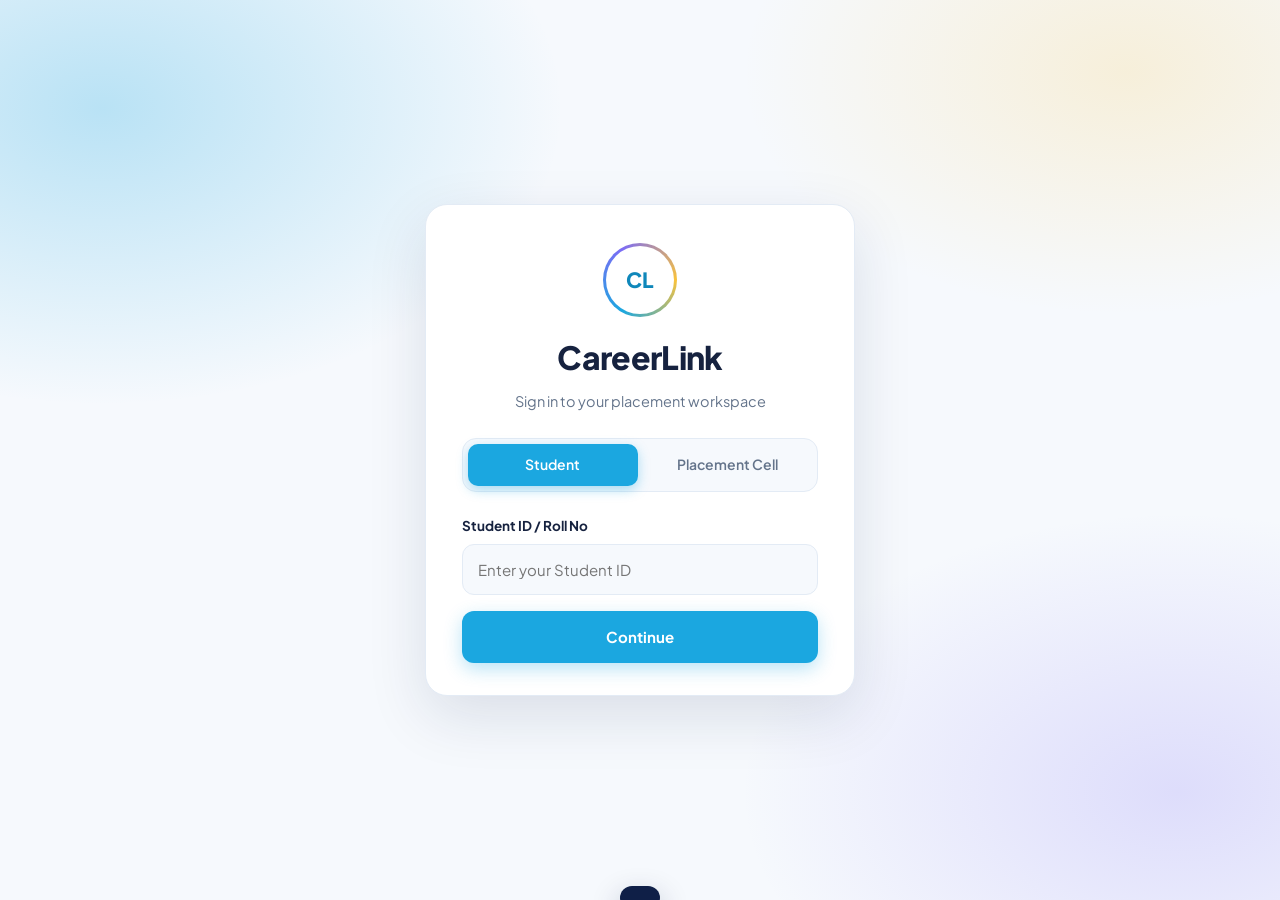
==== templates/index.html @ 6ba3958e "chore: Add project config and restructure Flask layout - Add .gitignore to stop tracking __pycache__" ====
<!DOCTYPE html>
<html lang="en">
<head>
<meta charset="utf-8">
<meta name="viewport" content="width=device-width, initial-scale=1, viewport-fit=cover">
<title>CareerLink — Placement &amp; Internship Management System</title>
<link rel="preconnect" href="https://fonts.googleapis.com">
<link rel="preconnect" href="https://fonts.gstatic.com" crossorigin>
<link href="https://fonts.googleapis.com/css2?family=Plus+Jakarta+Sans:wght@400;500;600;700;800&display=swap" rel="stylesheet">
<style>
:root{
  --navy:#0f1f47;
  --navy-2:#16294f;
  --ink:#16223f;
  --ink-soft:#64748b;
  --paper:#f6f9fd;
  --surface:#ffffff;
  --line:#e3ebf5;
  --sky:#1ba7e0;
  --sky-deep:#0f87ba;
  --sky-soft:#e8f6fd;
  --amber:#f9c23c;
  --green:#12a06a;
  --green-soft:#e4f7ef;
  --rose:#ef4a5e;
  --violet:#7c6cf5;
  --shadow:0 1px 2px rgba(15,31,71,.05),0 12px 28px rgba(15,31,71,.07);
  box-sizing:border-box;
  padding-top:env(safe-area-inset-top,0px);
  padding-bottom:env(safe-area-inset-bottom,0px);
  color-scheme:light;
}
*,*::before,*::after{box-sizing:border-box}
html,body{height:100%}
body{margin:0;background:var(--paper);color:var(--ink);
  font:400 15px/1.55 "Plus Jakarta Sans",-apple-system,BlinkMacSystemFont,"Segoe UI",sans-serif;
  -webkit-font-smoothing:antialiased}
h1,h2,h3{margin:0;letter-spacing:-.02em;font-weight:800}
button{font:inherit;cursor:pointer;border:0;background:none;color:inherit}
input,select{font:inherit;color:inherit}
:focus-visible{outline:3px solid var(--sky);outline-offset:2px;border-radius:8px}
@media (prefers-reduced-motion:reduce){*{animation:none!important;transition:none!important}}

/* ============ LOGIN ============ */
.auth{min-height:100vh;display:grid;place-items:center;padding:32px 20px;
  background:
    radial-gradient(60% 55% at 8% 12%,rgba(27,167,224,.28),transparent 60%),
    radial-gradient(55% 50% at 92% 88%,rgba(124,108,245,.20),transparent 62%),
    radial-gradient(50% 45% at 88% 8%,rgba(249,194,60,.18),transparent 60%),
    var(--paper);
}
.logincard{width:100%;max-width:430px;background:var(--surface);border:1px solid var(--line);
  border-radius:22px;padding:38px 36px 32px;box-shadow:0 20px 60px rgba(15,31,71,.12);text-align:center}
.crest{width:74px;height:74px;margin:0 auto 16px;border-radius:50%;display:grid;place-items:center;
  background:conic-gradient(from 210deg,var(--sky),var(--violet),var(--amber),var(--sky));padding:3px}
.crest i{width:100%;height:100%;border-radius:50%;background:var(--surface);display:grid;place-items:center;
  font-style:normal;font-weight:800;font-size:21px;letter-spacing:.02em;color:var(--sky-deep)}
.logincard h1{font-size:32px}
.logincard .sub{color:var(--ink-soft);font-size:14.5px;margin:7px 0 26px}
.roletabs{display:grid;grid-template-columns:1fr 1fr;gap:5px;padding:5px;background:var(--paper);
  border:1px solid var(--line);border-radius:14px;margin-bottom:24px}
.roletabs button{padding:10px 6px;border-radius:10px;font-weight:600;font-size:14px;color:var(--ink-soft);transition:.16s}
.roletabs button[aria-selected="true"]{background:var(--sky);color:#fff;box-shadow:0 4px 12px rgba(27,167,224,.35)}
.field{display:block;text-align:left;margin-bottom:16px}
.field .lab{display:flex;justify-content:space-between;align-items:baseline;margin-bottom:7px}
.field .lab span{font-size:13.5px;font-weight:700}
.field .lab a{font-size:13px;color:var(--sky-deep);text-decoration:none;font-weight:600}
.input{width:100%;padding:13px 15px;border-radius:12px;border:1.5px solid var(--line);
  background:var(--paper);transition:.15s}
.input:focus{outline:none;border-color:var(--sky);background:var(--surface);box-shadow:0 0 0 4px rgba(27,167,224,.14)}
.input:disabled{background:var(--sky-soft);color:var(--sky-deep);font-weight:600;border-color:transparent;cursor:default}
.btn{width:100%;padding:14px;border-radius:12px;font-weight:700;color:#fff;background:var(--sky);
  box-shadow:0 6px 18px rgba(27,167,224,.3);transition:.14s}
.btn:hover{background:var(--sky-deep)}
.btn:active{transform:translateY(1px)}
.hint{margin-top:18px;padding:12px 14px;border-radius:12px;background:var(--sky-soft);
  font-size:13px;color:var(--ink-soft);text-align:left}
.hint b{color:var(--ink)}
.err{margin-top:12px;font-size:13.5px;color:var(--rose);font-weight:600;display:none}

/* ============ APP SHELL ============ */
.app{display:none;min-height:100vh;grid-template-columns:266px 1fr;grid-template-rows:68px 1fr}
.app.on{display:grid}
.topbar{grid-column:1/-1;display:flex;align-items:center;gap:16px;padding:0 24px;
  background:var(--surface);border-bottom:1px solid var(--line);position:sticky;top:0;z-index:20}
.topbar .mark{width:36px;height:36px;border-radius:50%;display:grid;place-items:center;font-weight:800;
  font-size:15px;color:#fff;background:linear-gradient(140deg,var(--sky),var(--violet))}
.topbar .rule{width:1px;height:26px;background:var(--line)}
.topbar h2{font-size:18px}
.topbar .right{margin-left:auto;display:flex;align-items:center;gap:12px}
.iconbtn{width:38px;height:38px;border-radius:50%;background:var(--sky-soft);display:grid;place-items:center;
  font-size:16px;position:relative}
.iconbtn .dot{position:absolute;top:8px;right:9px;width:7px;height:7px;border-radius:50%;background:var(--rose)}
.me{width:38px;height:38px;border-radius:50%;background:var(--amber);color:var(--navy);
  display:grid;place-items:center;font-weight:800}

.side{background:var(--navy);color:#cbd8ef;padding:22px 14px 18px;display:flex;flex-direction:column;
  position:sticky;top:68px;height:calc(100vh - 68px)}
.menulabel{font-size:11px;font-weight:700;letter-spacing:.14em;color:#7b8cb3;padding:0 12px;margin-bottom:12px}
.nav{display:flex;flex-direction:column;gap:3px}
.nav button{display:flex;align-items:center;gap:12px;padding:12px 14px;border-radius:10px;font-size:14.5px;
  font-weight:600;color:#c3d1ea;text-align:left;position:relative;transition:.15s}
.nav button:hover{background:var(--navy-2);color:#fff}
.nav button.active{background:var(--navy-2);color:var(--amber)}
.nav button.active::before{content:"";position:absolute;left:-14px;top:9px;bottom:9px;width:4px;
  border-radius:0 4px 4px 0;background:var(--amber)}
.nav .ic{width:19px;text-align:center;font-size:15px}
.side footer{margin-top:auto;border-top:1px solid rgba(255,255,255,.09);padding-top:14px;display:flex;flex-direction:column;gap:2px}
.side footer button{display:flex;align-items:center;gap:12px;padding:11px 14px;border-radius:10px;
  font-size:14px;font-weight:600;color:#c3d1ea}
.side footer button:hover{background:var(--navy-2)}
.side footer button.out{color:#ff7a89}

.main{padding:26px 30px 60px;max-width:1220px}
.pagehead{border-bottom:1px solid var(--line);padding-bottom:16px;margin-bottom:22px;
  display:flex;justify-content:space-between;align-items:flex-end;gap:18px;flex-wrap:wrap}
.pagehead h1{font-size:26px;color:var(--ink)}
.pagehead p{margin:6px 0 0;color:var(--ink-soft);font-size:14.5px}
.chip{display:inline-flex;align-items:center;gap:8px;padding:10px 16px;border-radius:999px;
  background:var(--surface);border:1px solid var(--line);font-size:14px;font-weight:600;box-shadow:var(--shadow)}
.chip.on{background:var(--sky-soft);border-color:transparent;color:var(--sky-deep)}
.view{display:none}.view.on{display:block}

.panel{background:var(--surface);border:1px solid var(--line);border-radius:16px;padding:20px;box-shadow:var(--shadow)}
.grid{display:grid;gap:16px}
.g4{grid-template-columns:repeat(4,1fr)}
.g3{grid-template-columns:repeat(3,1fr)}
.g2{grid-template-columns:repeat(2,1fr)}
.stat b{display:block;font-size:30px;font-weight:800;line-height:1.15}
.stat small{color:var(--ink-soft);font-size:13px;font-weight:500}
.stat.accent{background:linear-gradient(140deg,var(--sky),#1264a8);color:#fff;border-color:transparent}
.stat.accent small{color:rgba(255,255,255,.85)}

.banner{background:var(--surface);border:1px solid var(--line);border-radius:16px;padding:20px 22px;margin-bottom:18px;box-shadow:var(--shadow)}
.banner h3{font-size:19px}
.banner p{margin:6px 0 0;color:var(--ink-soft);font-size:14.5px}
.banner p b{color:var(--sky-deep)}

.job{background:var(--surface);border:1px solid var(--line);border-radius:16px;padding:18px 20px;
  box-shadow:var(--shadow);display:grid;grid-template-columns:1fr auto;gap:16px;align-items:start;margin-bottom:14px}
.job.locked{opacity:.7}
.job h3{font-size:17px;display:flex;align-items:center;gap:9px;flex-wrap:wrap}
.job .co{color:var(--ink-soft);font-size:14px;margin:4px 0 0}
.badge{font-size:11.5px;font-weight:700;padding:3px 9px;border-radius:7px;background:var(--green-soft);color:var(--green)}
.badge.warn{background:rgba(249,194,60,.2);color:#9a6a00}
.tags{display:flex;flex-wrap:wrap;gap:7px;margin-top:13px}
.tag{font-size:12.5px;font-weight:600;padding:5px 10px;border-radius:8px;background:var(--paper);
  border:1px solid var(--line);color:var(--ink-soft)}
.tag.skill{background:var(--sky-soft);border-color:transparent;color:var(--sky-deep)}
.pkg{font-size:21px;font-weight:800;text-align:right;white-space:nowrap}
.pkg small{display:block;font-size:12px;font-weight:500;color:var(--ink-soft)}
.act{margin-top:10px;display:flex;flex-direction:column;align-items:flex-end;gap:6px}
.apply{padding:10px 20px;border-radius:10px;background:var(--sky);color:#fff;font-weight:700;font-size:14px;
  box-shadow:0 5px 14px rgba(27,167,224,.28)}
.apply:hover{background:var(--sky-deep)}
.apply[disabled]{background:var(--paper);color:var(--ink-soft);border:1px solid var(--line);
  box-shadow:none;cursor:not-allowed}
.why{font-size:12.5px;color:var(--rose);max-width:23ch;text-align:right;font-weight:500}

.pill{font-size:12px;font-weight:700;padding:4px 11px;border-radius:999px;display:inline-block}
.pill.applied{background:rgba(249,194,60,.2);color:#9a6a00}
.pill.shortlisted{background:rgba(124,108,245,.14);color:var(--violet)}
.pill.interview{background:var(--sky-soft);color:var(--sky-deep)}
.pill.selected{background:var(--green-soft);color:var(--green)}
.pill.rejected{background:rgba(239,74,94,.14);color:var(--rose)}

table{width:100%;border-collapse:collapse;font-size:14.5px}
th{text-align:left;font-size:12.5px;font-weight:700;color:var(--ink-soft);padding:0 12px 10px;border-bottom:1px solid var(--line)}
td{padding:13px 12px;border-bottom:1px solid var(--line);vertical-align:middle}
tr:last-child td{border-bottom:0}
.tablewrap{overflow-x:auto}
.mini{padding:7px 14px;border-radius:9px;font-size:13px;font-weight:700;background:var(--paper);border:1px solid var(--line)}
.mini.go{background:var(--sky);color:#fff;border-color:transparent}
.mini.no{color:var(--rose)}

.timeline{list-style:none;margin:14px 0 0;padding:0 0 0 20px;border-left:2px solid var(--line)}
.timeline li{position:relative;padding:0 0 16px 16px;font-size:14px;color:var(--ink-soft)}
.timeline li::before{content:"";position:absolute;left:-27px;top:5px;width:12px;height:12px;border-radius:50%;
  background:var(--line);border:2px solid var(--surface)}
.timeline li.done::before{background:var(--sky)}
.timeline li.done{color:var(--ink);font-weight:600}

.toast{position:fixed;left:50%;bottom:26px;transform:translateX(-50%) translateY(150%);background:var(--navy);
  color:#fff;padding:12px 20px;border-radius:12px;font-size:14px;font-weight:600;
  box-shadow:0 12px 30px rgba(15,31,71,.3);transition:transform .25s;z-index:60}
.toast.show{transform:translateX(-50%) translateY(0)}
.empty{text-align:center;padding:44px 20px;color:var(--ink-soft)}
.empty b{display:block;color:var(--ink);font-size:16px;margin-bottom:4px}

@media(max-width:980px){
  .app.on{grid-template-columns:1fr;grid-template-rows:64px auto 1fr}
  .side{position:static;height:auto;flex-direction:row;flex-wrap:wrap;align-items:center;gap:8px;padding:12px 14px}
  .menulabel{display:none}
  .nav{flex-direction:row;flex-wrap:wrap;flex:1}
  .nav button.active::before{display:none}
  .side footer{margin:0;border:0;padding:0;flex-direction:row}
  .main{padding:20px 16px 50px}
  .g4,.g3,.g2{grid-template-columns:repeat(2,1fr)}
  .job{grid-template-columns:1fr}
  .pkg{text-align:left}.act{align-items:flex-start}.why{text-align:left}
}
@media(max-width:560px){.g4,.g3,.g2{grid-template-columns:1fr}.logincard{padding:30px 22px 26px}}
</style>
</head>
<body>

<!-- ============ LOGIN ============ -->
<div class="auth" id="auth">
  <div class="logincard">
    <div class="crest"><i>CL</i></div>
    <h1>CareerLink</h1>
    <p class="sub">Sign in to your placement workspace</p>

    <div class="roletabs" role="tablist">
      <button role="tab" aria-selected="true" data-role="student">Student</button>
      <button role="tab" aria-selected="false" data-role="admin">Placement Cell</button>
    </div>

    <div id="step1">
      <label class="field">
        <span class="lab"><span id="idLabel">Student ID / Roll No</span></span>
        <input class="input" id="uid" autocomplete="username" placeholder="Enter your Student ID">
      </label>
      <button class="btn" id="continueBtn">Continue</button>
      <p class="err" id="err1">Enter your ID to continue.</p>
    </div>

    <!-- returning user: password login -->
    <div id="stepLogin" style="display:none">
      <label class="field">
        <span class="lab"><span>Signing in as</span><a href="#" class="changeId" onclick="return false">Change</a></span>
        <input class="input" id="uidDisplay1" disabled>
      </label>
      <label class="field">
        <span class="lab"><span>Password</span><a href="#" id="forgot" onclick="return false">Forgot Password?</a></span>
        <input class="input" id="pwd" type="password" autocomplete="current-password" placeholder="••••••••">
      </label>
      <button class="btn" id="loginBtn">Login</button>
      <p class="err" id="errLogin">That password doesn't match this ID.</p>
    </div>

    <!-- first-time user: create a password -->
    <div id="stepCreate" style="display:none">
      <div class="hint" style="margin:0 0 18px">No account found for this ID yet. Set a password to create one.</div>
      <label class="field">
        <span class="lab"><span>Signing in as</span><a href="#" class="changeId" onclick="return false">Change</a></span>
        <input class="input" id="uidDisplay2" disabled>
      </label>
      <label class="field">
        <span class="lab"><span>Create password</span></span>
        <input class="input" id="pwdNew" type="password" autocomplete="new-password" placeholder="At least 4 characters">
      </label>
      <label class="field">
        <span class="lab"><span>Confirm password</span></span>
        <input class="input" id="pwdNew2" type="password" autocomplete="new-password" placeholder="Re-enter password">
      </label>
      <button class="btn" id="createBtn">Set password &amp; sign in</button>
      <p class="err" id="errCreate">Check both passwords match and are at least 4 characters.</p>
    </div>

    <!-- forgot password: reset -->
    <div id="stepReset" style="display:none">
      <label class="field">
        <span class="lab"><span>Resetting password for</span><a href="#" class="changeId" onclick="return false">Change</a></span>
        <input class="input" id="uidDisplay3" disabled>
      </label>
      <label class="field">
        <span class="lab"><span>New password</span></span>
        <input class="input" id="pwdReset" type="password" autocomplete="new-password" placeholder="At least 4 characters">
      </label>
      <label class="field">
        <span class="lab"><span>Confirm new password</span></span>
        <input class="input" id="pwdReset2" type="password" autocomplete="new-password" placeholder="Re-enter password">
      </label>
      <button class="btn" id="resetBtn">Save password &amp; sign in</button>
      <p class="err" id="errReset">Check both passwords match and are at least 4 characters.</p>
    </div>
  </div>
</div>

<!-- ============ APP ============ -->
<div class="app" id="app">
  <header class="topbar">
    <div class="mark" id="mark">CL</div>
    <div class="rule"></div>
    <h2 id="portalName">Student Portal</h2>
    <div class="right">
      <button class="iconbtn" id="bell" title="Notifications">🔔<span class="dot"></span></button>
      <div class="me" id="avatar">S</div>
    </div>
  </header>

  <aside class="side">
    <div class="menulabel">MAIN MENU</div>
    <nav class="nav" id="nav"></nav>
    <footer>
      <button id="chpwd"><span class="ic">🔑</span> Change Password</button>
      <button class="out" id="signout"><span class="ic">⇥</span> Logout</button>
    </footer>
  </aside>

  <main class="main" id="main"></main>
</div>

<div class="toast" id="toast"></div>

<script>
/* ---------------- data ---------------- */
const me={name:"Shanu Khatana",roll:"240221096",branch:"CSE",cgpa:8.4,backlogs:0,currentOffer:0,
  skills:["Java","SQL","React","DBMS"],resume:"Shanu_Khatana_v3.pdf"};

const opportunities=[
 {id:1,role:"Software Engineer — Backend",company:"Zeta Systems",type:"Full-time",location:"Bengaluru",
  cgpa:7.5,branches:["CSE","IT"],maxBacklogs:0,package:14,openings:12,deadline:"28 Sep",skills:["Java","SQL","REST"],applicants:64},
 {id:2,role:"Data Analyst Intern",company:"Nimbus Analytics",type:"Internship",location:"Remote",
  cgpa:7.0,branches:["CSE","IT","ECE"],maxBacklogs:1,package:6,openings:8,deadline:"25 Sep",skills:["Python","SQL","Excel"],applicants:38},
 {id:3,role:"Platform Engineer",company:"Arclight Cloud",type:"Full-time",location:"Hyderabad",
  cgpa:8.0,branches:["CSE","IT"],maxBacklogs:0,package:22,openings:4,deadline:"2 Oct",skills:["Linux","Docker","Go"],applicants:27},
 {id:4,role:"Embedded Firmware Engineer",company:"Volt Instruments",type:"Full-time",location:"Pune",
  cgpa:7.2,branches:["ECE","EEE"],maxBacklogs:2,package:9,openings:6,deadline:"30 Sep",skills:["C","RTOS"],applicants:19},
 {id:5,role:"Frontend Developer",company:"Paperfold",type:"Full-time",location:"Noida",
  cgpa:7.0,branches:["CSE","IT"],maxBacklogs:1,package:8,openings:10,deadline:"26 Sep",skills:["React","CSS","JS"],applicants:52}
];

let applications=[
 {id:101,oppId:5,student:"Shanu Khatana",roll:"240221096",branch:"CSE",cgpa:8.4,status:"Interview",date:"14 Sep"},
 {id:102,oppId:2,student:"Shanu Khatana",roll:"240221096",branch:"CSE",cgpa:8.4,status:"Shortlisted",date:"16 Sep"}
];
const otherApps=[
 {id:201,oppId:1,student:"Abhinav Khatana",roll:"240211097",branch:"CSE",cgpa:8.1,status:"Applied",date:"18 Sep"},
 {id:202,oppId:1,student:"Jyotsna Chamoli",roll:"240211628",branch:"IT",cgpa:7.9,status:"Applied",date:"18 Sep"},
 {id:203,oppId:3,student:"Ritika Rawat",roll:"240211455",branch:"CSE",cgpa:9.1,status:"Shortlisted",date:"17 Sep"},
 {id:204,oppId:4,student:"Manav Negi",roll:"240210988",branch:"ECE",cgpa:7.4,status:"Applied",date:"19 Sep"},
 {id:205,oppId:5,student:"Priya Bisht",roll:"240211220",branch:"IT",cgpa:6.8,status:"Rejected",date:"15 Sep"}
];

let role="student";
const $=s=>document.querySelector(s);
const esc=s=>String(s).replace(/[&<>]/g,c=>({'&':'&amp;','<':'&lt;','>':'&gt;'}[c]));
const opp=id=>opportunities.find(o=>o.id===id);
const toast=m=>{const t=$("#toast");t.textContent=m;t.classList.add("show");clearTimeout(t._t);t._t=setTimeout(()=>t.classList.remove("show"),2400)};

function check(o){
  if(me.cgpa<o.cgpa) return `Needs ${o.cgpa} CGPA — you have ${me.cgpa}`;
  if(!o.branches.includes(me.branch)) return `Open to ${o.branches.join(", ")} only`;
  if(me.backlogs>o.maxBacklogs) return `Max ${o.maxBacklogs} backlog allowed`;
  if(me.currentOffer&&o.package<=me.currentOffer) return `Below your ₹${me.currentOffer} LPA offer`;
  return null;
}
const applied=id=>applications.some(a=>a.oppId===id);

/* ---------------- accounts (stored in this browser only) ---------------- */
function loadAccounts(){
  try{ return JSON.parse(localStorage.getItem("careerlink_accounts")||"{}"); }
  catch(e){ return {}; }
}
function saveAccounts(obj){
  try{ localStorage.setItem("careerlink_accounts", JSON.stringify(obj)); }
  catch(e){ /* storage unavailable — session still works, just won't persist */ }
}
const acctKey=(r,id)=>r+":"+id.trim().toLowerCase();

/* ---------------- login ---------------- */
let pendingId="";
const steps=["step1","stepLogin","stepCreate","stepReset"];
function showStep(name){
  steps.forEach(s=>$("#"+s).style.display = s===name?"block":"none");
  ["#err1","#errLogin","#errCreate","#errReset"].forEach(s=>$(s).style.display="none");
}

document.querySelectorAll(".roletabs button").forEach(b=>b.onclick=()=>{
  document.querySelectorAll(".roletabs button").forEach(x=>x.setAttribute("aria-selected",x===b));
  role=b.dataset.role;
  const st=role==="student";
  $("#idLabel").textContent=st?"Student ID / Roll No":"Staff ID / Email";
  $("#uid").placeholder=st?"Enter your Student ID":"placement@college.edu";
  $("#uid").value="";
  showStep("step1");
});

$("#continueBtn").onclick=()=>{
  const u=$("#uid").value.trim();
  if(!u){$("#err1").style.display="block";return}
  pendingId=u;
  const accounts=loadAccounts();
  const exists = !!accounts[acctKey(role,u)];
  $("#uidDisplay1").value=u;$("#uidDisplay2").value=u;$("#uidDisplay3").value=u;
  if(exists){ showStep("stepLogin"); $("#pwd").value=""; $("#pwd").focus(); }
  else{ showStep("stepCreate"); $("#pwdNew").value="";$("#pwdNew2").value=""; $("#pwdNew").focus(); }
};
$("#uid").addEventListener("keydown",e=>{if(e.key==="Enter")$("#continueBtn").click()});
document.querySelectorAll(".changeId").forEach(a=>a.onclick=()=>showStep("step1"));

$("#loginBtn").onclick=()=>{
  const accounts=loadAccounts(), key=acctKey(role,pendingId), p=$("#pwd").value;
  if(!p || accounts[key]!==p){ $("#errLogin").style.display="block"; return; }
  $("#errLogin").style.display="none"; enter();
};
$("#pwd").addEventListener("keydown",e=>{if(e.key==="Enter")$("#loginBtn").click()});

$("#forgot").onclick=()=>{ $("#pwdReset").value="";$("#pwdReset2").value=""; showStep("stepReset"); $("#pwdReset").focus(); };

$("#createBtn").onclick=()=>{
  const a=$("#pwdNew").value, b=$("#pwdNew2").value;
  if(a.length<4 || a!==b){ $("#errCreate").style.display="block"; return; }
  const accounts=loadAccounts(); accounts[acctKey(role,pendingId)]=a; saveAccounts(accounts);
  $("#errCreate").style.display="none"; toast("Password set — you're in"); enter();
};
[$("#pwdNew"),$("#pwdNew2")].forEach(el=>el.addEventListener("keydown",e=>{if(e.key==="Enter")$("#createBtn").click()}));

$("#resetBtn").onclick=()=>{
  const a=$("#pwdReset").value, b=$("#pwdReset2").value;
  if(a.length<4 || a!==b){ $("#errReset").style.display="block"; return; }
  const accounts=loadAccounts(); accounts[acctKey(role,pendingId)]=a; saveAccounts(accounts);
  $("#errReset").style.display="none"; toast("Password updated — you're in"); enter();
};
[$("#pwdReset"),$("#pwdReset2")].forEach(el=>el.addEventListener("keydown",e=>{if(e.key==="Enter")$("#resetBtn").click()}));

$("#signout").onclick=()=>{
  $("#app").classList.remove("on");$("#auth").style.display="grid";
  $("#uid").value=""; showStep("step1");
};
$("#chpwd").onclick=()=>{ $("#app").classList.remove("on");$("#auth").style.display="grid"; $("#uid").value=pendingId; $("#continueBtn").click(); $("#forgot").click(); };
$("#bell").onclick=()=>toast(role==="student"?"2 deadlines closing this week":"3 new applications today");

function enter(){
  $("#auth").style.display="none";
  $("#app").classList.add("on");$("#app").dataset.role=role;
  const items=role==="student"
    ?[["opps","Opportunities","🎯"],["mine","My Applications","📄"],["profile","My Profile","👤"]]
    :[["overview","Overview","📊"],["post","Post Opportunity","➕"],["apps","Applications","🗂"],["companies","Companies","🏢"]];
  $("#nav").innerHTML=items.map(([k,l,i],n)=>`<button data-view="${k}" class="${n?"":"active"}"><span class="ic">${i}</span>${l}</button>`).join("");
  $("#nav").querySelectorAll("button").forEach(b=>b.onclick=()=>{
    $("#nav").querySelectorAll("button").forEach(x=>x.classList.toggle("active",x===b));
    render(b.dataset.view);
  });
  $("#portalName").textContent=role==="student"?"Student Portal":"Placement Cell Portal";
  $("#avatar").textContent=role==="student"?"S":"P";
  render(items[0][0]);window.scrollTo(0,0);
}

/* ---------------- views ---------------- */
function render(v){
  $("#main").innerHTML=({opps:studentOpps,mine:studentApps,profile:studentProfile,
    overview:adminOverview,post:adminPost,apps:adminApps,companies:adminCompanies})[v]();
  bind();window.scrollTo(0,0);
}
const head=(t,s,extra="")=>`<div class="pagehead"><div><h1>${t}</h1><p>${s}</p></div>${extra}</div>`;

function studentOpps(){
  const cards=opportunities.map(o=>{
    const why=check(o),done=applied(o.id);
    return `<article class="job ${why?"locked":""}">
      <div>
        <h3>${esc(o.role)} ${why?'<span class="badge warn">Not eligible</span>':'<span class="badge">Eligible</span>'}</h3>
        <p class="co">${esc(o.company)} · ${o.location} · ${o.type}</p>
        <div class="tags">
          <span class="tag">CGPA ≥ ${o.cgpa}</span>
          <span class="tag">${o.branches.join(" / ")}</span>
          <span class="tag">Backlogs ≤ ${o.maxBacklogs}</span>
          <span class="tag">Apply by ${o.deadline}</span>
          ${o.skills.map(s=>`<span class="tag skill">${s}</span>`).join("")}
        </div>
      </div>
      <div>
        <div class="pkg">₹${o.package} LPA<small>${o.openings} openings</small></div>
        <div class="act">
          <button class="apply" data-apply="${o.id}" ${why||done?"disabled":""}>${done?"Applied":why?"Locked":"Apply now"}</button>
          ${why?`<span class="why">${esc(why)}</span>`:""}
        </div>
      </div>
    </article>`}).join("");
  return head("Opportunities","Roles open to you right now, checked against your profile.",
    `<span class="chip on">Semester 5 · 2026 batch</span>`)+`
    <div class="banner"><h3>Package rule</h3>
      <p>You can apply only to roles paying more than your current offer${me.currentOffer?` of <b>₹${me.currentOffer} LPA</b>`:" — <b>you have no offer yet</b>, so everything is open"}.</p></div>
    ${cards}`;
}

function studentApps(){
  if(!applications.length) return head("My Applications","Track where each application stands.")+
    `<div class="panel empty"><b>Nothing here yet</b>Apply to a role and it will show up here.</div>`;
  const stages=["Applied","Shortlisted","Interview","Selected"];
  return head("My Applications","Track where each application stands.")+applications.map(a=>{
    const o=opp(a.oppId),i=stages.indexOf(a.status);
    return `<div class="panel" style="margin-bottom:14px">
      <div style="display:flex;justify-content:space-between;gap:14px;flex-wrap:wrap;align-items:flex-start">
        <div><h3 style="font-size:17px">${esc(o.role)}</h3>
        <p style="margin:4px 0 0;color:var(--ink-soft);font-size:14px">${esc(o.company)} · applied ${a.date} · ₹${o.package} LPA</p></div>
        <span class="pill ${a.status.toLowerCase()}">${a.status}</span></div>
      <ul class="timeline">${stages.map((s,k)=>`<li class="${k<=i&&a.status!=="Rejected"?"done":""}">${s}</li>`).join("")}</ul>
    </div>`}).join("");
}

function studentProfile(){
  return head("My Profile","What recruiters and the placement cell see.")+`
  <div class="grid g4" style="margin-bottom:18px">
    <div class="panel stat"><b>${me.cgpa}</b><small>CGPA</small></div>
    <div class="panel stat"><b>${me.backlogs}</b><small>Active backlogs</small></div>
    <div class="panel stat"><b>${applications.length}</b><small>Applications</small></div>
    <div class="panel stat accent"><b>${me.currentOffer?"₹"+me.currentOffer+" LPA":"None"}</b><small>Current offer</small></div>
  </div>
  <div class="grid g2">
    <div class="panel"><h3 style="font-size:16px;margin-bottom:12px">Details</h3>
      <table><tbody>
        <tr><td style="color:var(--ink-soft)">Name</td><td>${me.name}</td></tr>
        <tr><td style="color:var(--ink-soft)">Roll number</td><td>${me.roll}</td></tr>
        <tr><td style="color:var(--ink-soft)">Branch</td><td>${me.branch}</td></tr>
        <tr><td style="color:var(--ink-soft)">Resume</td><td>${me.resume}</td></tr>
      </tbody></table></div>
    <div class="panel"><h3 style="font-size:16px;margin-bottom:12px">Skills</h3>
      <div class="tags">${me.skills.map(s=>`<span class="tag skill">${s}</span>`).join("")}</div>
      <p style="color:var(--ink-soft);font-size:14px;margin-top:18px">Skills are matched against each role's requirements to rank you during shortlisting.</p></div>
  </div>`;
}

/* ---------- admin ---------- */
const allApps=()=>[...applications,...otherApps];

function adminOverview(){
  const a=allApps();
  const recent=a.slice(0,5).map(x=>`<tr>
    <td><b>${esc(x.student)}</b><br><small style="color:var(--ink-soft)">${x.roll} · ${x.branch}</small></td>
    <td>${esc(opp(x.oppId).role)}<br><small style="color:var(--ink-soft)">${esc(opp(x.oppId).company)}</small></td>
    <td>${x.date}</td><td><span class="pill ${x.status.toLowerCase()}">${x.status}</span></td></tr>`).join("");
  return head("Overview","Placement activity for the 2026 batch.")+`
  <div class="grid g4" style="margin-bottom:18px">
    <div class="panel stat"><b>${opportunities.length}</b><small>Active opportunities</small></div>
    <div class="panel stat"><b>${a.length}</b><small>Total applications</small></div>
    <div class="panel stat"><b>${a.filter(x=>x.status==="Shortlisted"||x.status==="Interview").length}</b><small>In process</small></div>
    <div class="panel stat accent"><b>₹22 LPA</b><small>Highest package</small></div>
  </div>
  <div class="panel"><h3 style="font-size:16px;margin-bottom:12px">Recent applications</h3>
  <div class="tablewrap"><table><thead><tr><th>Student</th><th>Role</th><th>Applied</th><th>Status</th></tr></thead>
  <tbody>${recent}</tbody></table></div></div>`;
}

function adminPost(){
  return head("Post Opportunity","Publish a role — eligible students see it instantly.")+`
  <div class="panel" style="max-width:780px">
    <div class="grid g2">
      <label class="field"><span class="lab"><span>Company</span></span><input class="input" id="f_co" placeholder="Zeta Systems"></label>
      <label class="field"><span class="lab"><span>Role</span></span><input class="input" id="f_role" placeholder="Software Engineer"></label>
      <label class="field"><span class="lab"><span>Package (₹ LPA)</span></span><input class="input" id="f_pkg" type="number" placeholder="14"></label>
      <label class="field"><span class="lab"><span>Openings</span></span><input class="input" id="f_open" type="number" placeholder="10"></label>
      <label class="field"><span class="lab"><span>Minimum CGPA</span></span><input class="input" id="f_cgpa" type="number" step="0.1" placeholder="7.5"></label>
      <label class="field"><span class="lab"><span>Maximum backlogs</span></span><input class="input" id="f_bl" type="number" placeholder="0"></label>
      <label class="field"><span class="lab"><span>Eligible branches</span></span><input class="input" id="f_br" placeholder="CSE, IT"></label>
      <label class="field"><span class="lab"><span>Application deadline</span></span><input class="input" id="f_dl" placeholder="30 Sep"></label>
    </div>
    <label class="field"><span class="lab"><span>Required skills</span></span><input class="input" id="f_sk" placeholder="Java, SQL, REST"></label>
    <button class="btn" id="publish" style="width:auto;padding:13px 28px">Publish opportunity</button>
  </div>`;
}

function adminApps(){
  const rows=allApps().map(x=>{const o=opp(x.oppId);
    return `<tr>
      <td><b>${esc(x.student)}</b><br><small style="color:var(--ink-soft)">${x.roll} · ${x.branch} · ${x.cgpa} CGPA</small></td>
      <td>${esc(o.role)}<br><small style="color:var(--ink-soft)">${esc(o.company)}</small></td>
      <td>₹${o.package} LPA</td>
      <td><span class="pill ${x.status.toLowerCase()}">${x.status}</span></td>
      <td style="white-space:nowrap">
        <button class="mini go" data-set="${x.id}" data-status="Shortlisted">Shortlist</button>
        <button class="mini no" data-set="${x.id}" data-status="Rejected">Reject</button></td></tr>`}).join("");
  return head("Applications","Shortlist or reject — students see the update on their tracker.")+`
    <div class="panel"><div class="tablewrap"><table>
    <thead><tr><th>Student</th><th>Role</th><th>Package</th><th>Status</th><th>Decision</th></tr></thead>
    <tbody>${rows}</tbody></table></div></div>`;
}

function adminCompanies(){
  const map={};opportunities.forEach(o=>{(map[o.company]=map[o.company]||[]).push(o)});
  return head("Companies","Recruiters currently hiring on campus.")+`<div class="grid g2">`+
    Object.entries(map).map(([c,list])=>`<div class="panel">
      <h3 style="font-size:16.5px">${esc(c)}</h3>
      <p style="color:var(--ink-soft);font-size:14px;margin:5px 0 12px">${list.length} open role${list.length>1?"s":""} · ${list.reduce((s,o)=>s+o.applicants,0)} applicants</p>
      <div class="tags">${list.map(o=>`<span class="tag">${esc(o.role)} — ₹${o.package} LPA</span>`).join("")}</div></div>`).join("")+`</div>`;
}

/* ---------------- actions ---------------- */
function bind(){
  document.querySelectorAll("[data-apply]").forEach(b=>b.onclick=()=>{
    const o=opp(+b.dataset.apply);
    applications.unshift({id:Date.now(),oppId:o.id,student:me.name,roll:me.roll,branch:me.branch,
      cgpa:me.cgpa,status:"Applied",date:"21 Sep"});
    toast(`Applied to ${o.role} at ${o.company}`);render("opps");
  });
  document.querySelectorAll("[data-set]").forEach(b=>b.onclick=()=>{
    const id=+b.dataset.set,s=b.dataset.status;
    [applications,otherApps].forEach(l=>{const a=l.find(x=>x.id===id);if(a)a.status=s});
    toast(`Marked ${s.toLowerCase()}`);render("apps");
  });
  const pub=$("#publish");
  if(pub) pub.onclick=()=>{
    const v=id=>$(id).value.trim();
    if(!v("#f_co")||!v("#f_role")||!v("#f_pkg")) return toast("Add company, role and package to publish");
    opportunities.unshift({id:Date.now(),role:v("#f_role"),company:v("#f_co"),type:"Full-time",
      location:"On campus",cgpa:+v("#f_cgpa")||0,branches:(v("#f_br")||"CSE").split(",").map(s=>s.trim()),
      maxBacklogs:+v("#f_bl")||0,package:+v("#f_pkg"),openings:+v("#f_open")||1,
      deadline:v("#f_dl")||"TBD",skills:v("#f_sk")?v("#f_sk").split(",").map(s=>s.trim()):[],applicants:0});
    toast("Opportunity published");
    document.querySelectorAll(".nav button").forEach(x=>x.classList.toggle("active",x.dataset.view==="companies"));
    render("companies");
  };
}
</script>
</body>
</html>
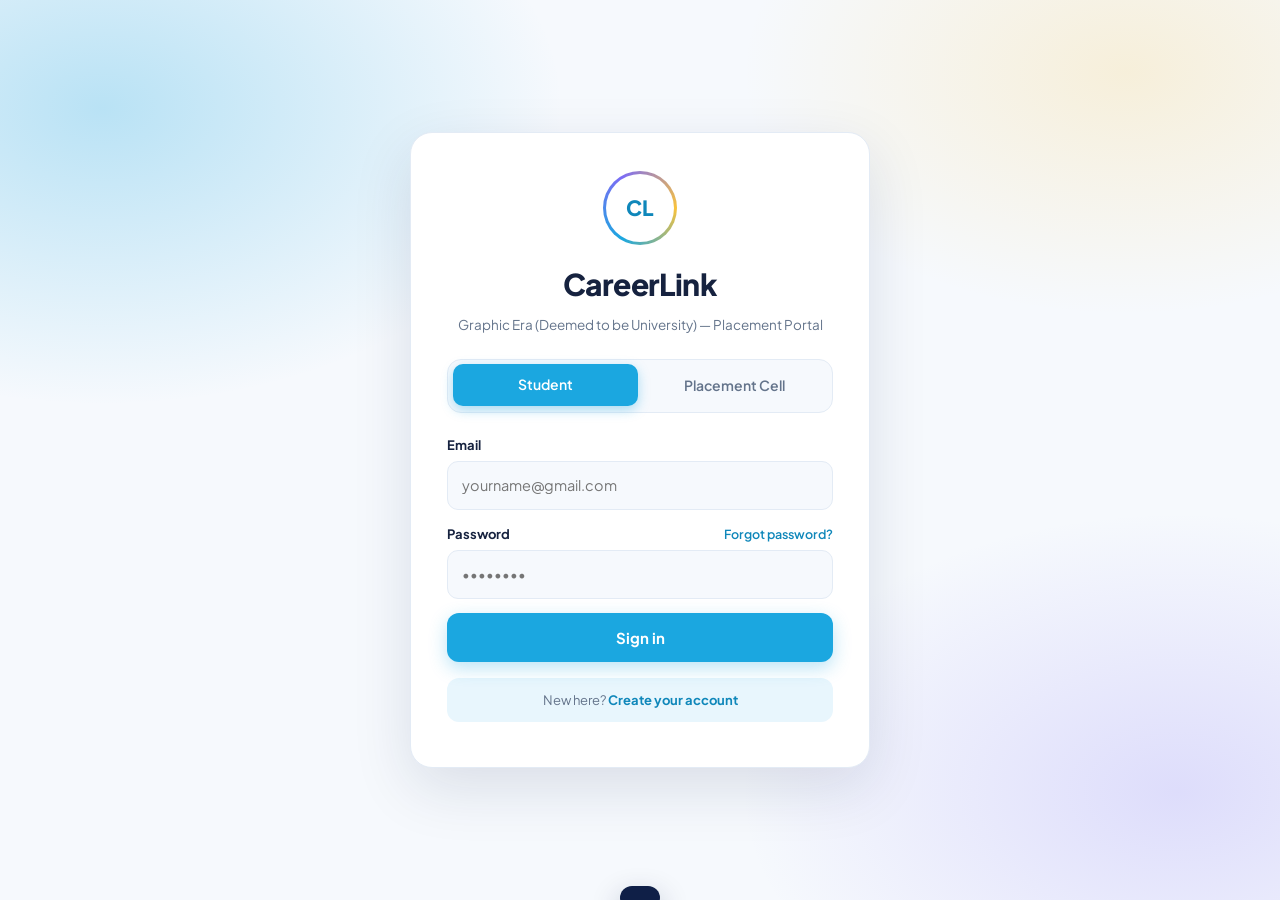
==== commit 0904a167: "final changes and minor bug fixes" ====
--- a/templates/index.html
+++ b/templates/index.html
@@ -7,285 +7,205 @@
 <link rel="preconnect" href="https://fonts.googleapis.com">
 <link rel="preconnect" href="https://fonts.gstatic.com" crossorigin>
 <link href="https://fonts.googleapis.com/css2?family=Plus+Jakarta+Sans:wght@400;500;600;700;800&display=swap" rel="stylesheet">
-<style>
-:root{
-  --navy:#0f1f47;
-  --navy-2:#16294f;
-  --ink:#16223f;
-  --ink-soft:#64748b;
-  --paper:#f6f9fd;
-  --surface:#ffffff;
-  --line:#e3ebf5;
-  --sky:#1ba7e0;
-  --sky-deep:#0f87ba;
-  --sky-soft:#e8f6fd;
-  --amber:#f9c23c;
-  --green:#12a06a;
-  --green-soft:#e4f7ef;
-  --rose:#ef4a5e;
-  --violet:#7c6cf5;
-  --shadow:0 1px 2px rgba(15,31,71,.05),0 12px 28px rgba(15,31,71,.07);
-  box-sizing:border-box;
-  padding-top:env(safe-area-inset-top,0px);
-  padding-bottom:env(safe-area-inset-bottom,0px);
-  color-scheme:light;
-}
-*,*::before,*::after{box-sizing:border-box}
-html,body{height:100%}
-body{margin:0;background:var(--paper);color:var(--ink);
-  font:400 15px/1.55 "Plus Jakarta Sans",-apple-system,BlinkMacSystemFont,"Segoe UI",sans-serif;
-  -webkit-font-smoothing:antialiased}
-h1,h2,h3{margin:0;letter-spacing:-.02em;font-weight:800}
-button{font:inherit;cursor:pointer;border:0;background:none;color:inherit}
-input,select{font:inherit;color:inherit}
-:focus-visible{outline:3px solid var(--sky);outline-offset:2px;border-radius:8px}
-@media (prefers-reduced-motion:reduce){*{animation:none!important;transition:none!important}}
-
-/* ============ LOGIN ============ */
-.auth{min-height:100vh;display:grid;place-items:center;padding:32px 20px;
-  background:
-    radial-gradient(60% 55% at 8% 12%,rgba(27,167,224,.28),transparent 60%),
-    radial-gradient(55% 50% at 92% 88%,rgba(124,108,245,.20),transparent 62%),
-    radial-gradient(50% 45% at 88% 8%,rgba(249,194,60,.18),transparent 60%),
-    var(--paper);
-}
-.logincard{width:100%;max-width:430px;background:var(--surface);border:1px solid var(--line);
-  border-radius:22px;padding:38px 36px 32px;box-shadow:0 20px 60px rgba(15,31,71,.12);text-align:center}
-.crest{width:74px;height:74px;margin:0 auto 16px;border-radius:50%;display:grid;place-items:center;
-  background:conic-gradient(from 210deg,var(--sky),var(--violet),var(--amber),var(--sky));padding:3px}
-.crest i{width:100%;height:100%;border-radius:50%;background:var(--surface);display:grid;place-items:center;
-  font-style:normal;font-weight:800;font-size:21px;letter-spacing:.02em;color:var(--sky-deep)}
-.logincard h1{font-size:32px}
-.logincard .sub{color:var(--ink-soft);font-size:14.5px;margin:7px 0 26px}
-.roletabs{display:grid;grid-template-columns:1fr 1fr;gap:5px;padding:5px;background:var(--paper);
-  border:1px solid var(--line);border-radius:14px;margin-bottom:24px}
-.roletabs button{padding:10px 6px;border-radius:10px;font-weight:600;font-size:14px;color:var(--ink-soft);transition:.16s}
-.roletabs button[aria-selected="true"]{background:var(--sky);color:#fff;box-shadow:0 4px 12px rgba(27,167,224,.35)}
-.field{display:block;text-align:left;margin-bottom:16px}
-.field .lab{display:flex;justify-content:space-between;align-items:baseline;margin-bottom:7px}
-.field .lab span{font-size:13.5px;font-weight:700}
-.field .lab a{font-size:13px;color:var(--sky-deep);text-decoration:none;font-weight:600}
-.input{width:100%;padding:13px 15px;border-radius:12px;border:1.5px solid var(--line);
-  background:var(--paper);transition:.15s}
-.input:focus{outline:none;border-color:var(--sky);background:var(--surface);box-shadow:0 0 0 4px rgba(27,167,224,.14)}
-.input:disabled{background:var(--sky-soft);color:var(--sky-deep);font-weight:600;border-color:transparent;cursor:default}
-.btn{width:100%;padding:14px;border-radius:12px;font-weight:700;color:#fff;background:var(--sky);
-  box-shadow:0 6px 18px rgba(27,167,224,.3);transition:.14s}
-.btn:hover{background:var(--sky-deep)}
-.btn:active{transform:translateY(1px)}
-.hint{margin-top:18px;padding:12px 14px;border-radius:12px;background:var(--sky-soft);
-  font-size:13px;color:var(--ink-soft);text-align:left}
-.hint b{color:var(--ink)}
-.err{margin-top:12px;font-size:13.5px;color:var(--rose);font-weight:600;display:none}
-
-/* ============ APP SHELL ============ */
-.app{display:none;min-height:100vh;grid-template-columns:266px 1fr;grid-template-rows:68px 1fr}
-.app.on{display:grid}
-.topbar{grid-column:1/-1;display:flex;align-items:center;gap:16px;padding:0 24px;
-  background:var(--surface);border-bottom:1px solid var(--line);position:sticky;top:0;z-index:20}
-.topbar .mark{width:36px;height:36px;border-radius:50%;display:grid;place-items:center;font-weight:800;
-  font-size:15px;color:#fff;background:linear-gradient(140deg,var(--sky),var(--violet))}
-.topbar .rule{width:1px;height:26px;background:var(--line)}
-.topbar h2{font-size:18px}
-.topbar .right{margin-left:auto;display:flex;align-items:center;gap:12px}
-.iconbtn{width:38px;height:38px;border-radius:50%;background:var(--sky-soft);display:grid;place-items:center;
-  font-size:16px;position:relative}
-.iconbtn .dot{position:absolute;top:8px;right:9px;width:7px;height:7px;border-radius:50%;background:var(--rose)}
-.me{width:38px;height:38px;border-radius:50%;background:var(--amber);color:var(--navy);
-  display:grid;place-items:center;font-weight:800}
-
-.side{background:var(--navy);color:#cbd8ef;padding:22px 14px 18px;display:flex;flex-direction:column;
-  position:sticky;top:68px;height:calc(100vh - 68px)}
-.menulabel{font-size:11px;font-weight:700;letter-spacing:.14em;color:#7b8cb3;padding:0 12px;margin-bottom:12px}
-.nav{display:flex;flex-direction:column;gap:3px}
-.nav button{display:flex;align-items:center;gap:12px;padding:12px 14px;border-radius:10px;font-size:14.5px;
-  font-weight:600;color:#c3d1ea;text-align:left;position:relative;transition:.15s}
-.nav button:hover{background:var(--navy-2);color:#fff}
-.nav button.active{background:var(--navy-2);color:var(--amber)}
-.nav button.active::before{content:"";position:absolute;left:-14px;top:9px;bottom:9px;width:4px;
-  border-radius:0 4px 4px 0;background:var(--amber)}
-.nav .ic{width:19px;text-align:center;font-size:15px}
-.side footer{margin-top:auto;border-top:1px solid rgba(255,255,255,.09);padding-top:14px;display:flex;flex-direction:column;gap:2px}
-.side footer button{display:flex;align-items:center;gap:12px;padding:11px 14px;border-radius:10px;
-  font-size:14px;font-weight:600;color:#c3d1ea}
-.side footer button:hover{background:var(--navy-2)}
-.side footer button.out{color:#ff7a89}
-
-.main{padding:26px 30px 60px;max-width:1220px}
-.pagehead{border-bottom:1px solid var(--line);padding-bottom:16px;margin-bottom:22px;
-  display:flex;justify-content:space-between;align-items:flex-end;gap:18px;flex-wrap:wrap}
-.pagehead h1{font-size:26px;color:var(--ink)}
-.pagehead p{margin:6px 0 0;color:var(--ink-soft);font-size:14.5px}
-.chip{display:inline-flex;align-items:center;gap:8px;padding:10px 16px;border-radius:999px;
-  background:var(--surface);border:1px solid var(--line);font-size:14px;font-weight:600;box-shadow:var(--shadow)}
-.chip.on{background:var(--sky-soft);border-color:transparent;color:var(--sky-deep)}
-.view{display:none}.view.on{display:block}
-
-.panel{background:var(--surface);border:1px solid var(--line);border-radius:16px;padding:20px;box-shadow:var(--shadow)}
-.grid{display:grid;gap:16px}
-.g4{grid-template-columns:repeat(4,1fr)}
-.g3{grid-template-columns:repeat(3,1fr)}
-.g2{grid-template-columns:repeat(2,1fr)}
-.stat b{display:block;font-size:30px;font-weight:800;line-height:1.15}
-.stat small{color:var(--ink-soft);font-size:13px;font-weight:500}
-.stat.accent{background:linear-gradient(140deg,var(--sky),#1264a8);color:#fff;border-color:transparent}
-.stat.accent small{color:rgba(255,255,255,.85)}
-
-.banner{background:var(--surface);border:1px solid var(--line);border-radius:16px;padding:20px 22px;margin-bottom:18px;box-shadow:var(--shadow)}
-.banner h3{font-size:19px}
-.banner p{margin:6px 0 0;color:var(--ink-soft);font-size:14.5px}
-.banner p b{color:var(--sky-deep)}
-
-.job{background:var(--surface);border:1px solid var(--line);border-radius:16px;padding:18px 20px;
-  box-shadow:var(--shadow);display:grid;grid-template-columns:1fr auto;gap:16px;align-items:start;margin-bottom:14px}
-.job.locked{opacity:.7}
-.job h3{font-size:17px;display:flex;align-items:center;gap:9px;flex-wrap:wrap}
-.job .co{color:var(--ink-soft);font-size:14px;margin:4px 0 0}
-.badge{font-size:11.5px;font-weight:700;padding:3px 9px;border-radius:7px;background:var(--green-soft);color:var(--green)}
-.badge.warn{background:rgba(249,194,60,.2);color:#9a6a00}
-.tags{display:flex;flex-wrap:wrap;gap:7px;margin-top:13px}
-.tag{font-size:12.5px;font-weight:600;padding:5px 10px;border-radius:8px;background:var(--paper);
-  border:1px solid var(--line);color:var(--ink-soft)}
-.tag.skill{background:var(--sky-soft);border-color:transparent;color:var(--sky-deep)}
-.pkg{font-size:21px;font-weight:800;text-align:right;white-space:nowrap}
-.pkg small{display:block;font-size:12px;font-weight:500;color:var(--ink-soft)}
-.act{margin-top:10px;display:flex;flex-direction:column;align-items:flex-end;gap:6px}
-.apply{padding:10px 20px;border-radius:10px;background:var(--sky);color:#fff;font-weight:700;font-size:14px;
-  box-shadow:0 5px 14px rgba(27,167,224,.28)}
-.apply:hover{background:var(--sky-deep)}
-.apply[disabled]{background:var(--paper);color:var(--ink-soft);border:1px solid var(--line);
-  box-shadow:none;cursor:not-allowed}
-.why{font-size:12.5px;color:var(--rose);max-width:23ch;text-align:right;font-weight:500}
-
-.pill{font-size:12px;font-weight:700;padding:4px 11px;border-radius:999px;display:inline-block}
-.pill.applied{background:rgba(249,194,60,.2);color:#9a6a00}
-.pill.shortlisted{background:rgba(124,108,245,.14);color:var(--violet)}
-.pill.interview{background:var(--sky-soft);color:var(--sky-deep)}
-.pill.selected{background:var(--green-soft);color:var(--green)}
-.pill.rejected{background:rgba(239,74,94,.14);color:var(--rose)}
-
-table{width:100%;border-collapse:collapse;font-size:14.5px}
-th{text-align:left;font-size:12.5px;font-weight:700;color:var(--ink-soft);padding:0 12px 10px;border-bottom:1px solid var(--line)}
-td{padding:13px 12px;border-bottom:1px solid var(--line);vertical-align:middle}
-tr:last-child td{border-bottom:0}
-.tablewrap{overflow-x:auto}
-.mini{padding:7px 14px;border-radius:9px;font-size:13px;font-weight:700;background:var(--paper);border:1px solid var(--line)}
-.mini.go{background:var(--sky);color:#fff;border-color:transparent}
-.mini.no{color:var(--rose)}
-
-.timeline{list-style:none;margin:14px 0 0;padding:0 0 0 20px;border-left:2px solid var(--line)}
-.timeline li{position:relative;padding:0 0 16px 16px;font-size:14px;color:var(--ink-soft)}
-.timeline li::before{content:"";position:absolute;left:-27px;top:5px;width:12px;height:12px;border-radius:50%;
-  background:var(--line);border:2px solid var(--surface)}
-.timeline li.done::before{background:var(--sky)}
-.timeline li.done{color:var(--ink);font-weight:600}
-
-.toast{position:fixed;left:50%;bottom:26px;transform:translateX(-50%) translateY(150%);background:var(--navy);
-  color:#fff;padding:12px 20px;border-radius:12px;font-size:14px;font-weight:600;
-  box-shadow:0 12px 30px rgba(15,31,71,.3);transition:transform .25s;z-index:60}
-.toast.show{transform:translateX(-50%) translateY(0)}
-.empty{text-align:center;padding:44px 20px;color:var(--ink-soft)}
-.empty b{display:block;color:var(--ink);font-size:16px;margin-bottom:4px}
-
-@media(max-width:980px){
-  .app.on{grid-template-columns:1fr;grid-template-rows:64px auto 1fr}
-  .side{position:static;height:auto;flex-direction:row;flex-wrap:wrap;align-items:center;gap:8px;padding:12px 14px}
-  .menulabel{display:none}
-  .nav{flex-direction:row;flex-wrap:wrap;flex:1}
-  .nav button.active::before{display:none}
-  .side footer{margin:0;border:0;padding:0;flex-direction:row}
-  .main{padding:20px 16px 50px}
-  .g4,.g3,.g2{grid-template-columns:repeat(2,1fr)}
-  .job{grid-template-columns:1fr}
-  .pkg{text-align:left}.act{align-items:flex-start}.why{text-align:left}
-}
-@media(max-width:560px){.g4,.g3,.g2{grid-template-columns:1fr}.logincard{padding:30px 22px 26px}}
-</style>
+<link rel="stylesheet" href="/static/style.css">
 </head>
 <body>
 
-<!-- ============ LOGIN ============ -->
+<!-- ================= LOGIN ================= -->
 <div class="auth" id="auth">
   <div class="logincard">
     <div class="crest"><i>CL</i></div>
     <h1>CareerLink</h1>
-    <p class="sub">Sign in to your placement workspace</p>
+    <p class="sub">Graphic Era (Deemed to be University) — Placement Portal</p>
 
     <div class="roletabs" role="tablist">
-      <button role="tab" aria-selected="true" data-role="student">Student</button>
+      <button role="tab" aria-selected="true"  data-role="student">Student</button>
       <button role="tab" aria-selected="false" data-role="admin">Placement Cell</button>
     </div>
 
-    <div id="step1">
-      <label class="field">
-        <span class="lab"><span id="idLabel">Student ID / Roll No</span></span>
-        <input class="input" id="uid" autocomplete="username" placeholder="Enter your Student ID">
-      </label>
-      <button class="btn" id="continueBtn">Continue</button>
-      <p class="err" id="err1">Enter your ID to continue.</p>
-    </div>
-
-    <!-- returning user: password login -->
-    <div id="stepLogin" style="display:none">
-      <label class="field">
-        <span class="lab"><span>Signing in as</span><a href="#" class="changeId" onclick="return false">Change</a></span>
-        <input class="input" id="uidDisplay1" disabled>
-      </label>
-      <label class="field">
-        <span class="lab"><span>Password</span><a href="#" id="forgot" onclick="return false">Forgot Password?</a></span>
-        <input class="input" id="pwd" type="password" autocomplete="current-password" placeholder="••••••••">
-      </label>
-      <button class="btn" id="loginBtn">Login</button>
-      <p class="err" id="errLogin">That password doesn't match this ID.</p>
-    </div>
-
-    <!-- first-time user: create a password -->
-    <div id="stepCreate" style="display:none">
-      <div class="hint" style="margin:0 0 18px">No account found for this ID yet. Set a password to create one.</div>
-      <label class="field">
-        <span class="lab"><span>Signing in as</span><a href="#" class="changeId" onclick="return false">Change</a></span>
-        <input class="input" id="uidDisplay2" disabled>
-      </label>
-      <label class="field">
-        <span class="lab"><span>Create password</span></span>
-        <input class="input" id="pwdNew" type="password" autocomplete="new-password" placeholder="At least 4 characters">
-      </label>
-      <label class="field">
-        <span class="lab"><span>Confirm password</span></span>
-        <input class="input" id="pwdNew2" type="password" autocomplete="new-password" placeholder="Re-enter password">
-      </label>
-      <button class="btn" id="createBtn">Set password &amp; sign in</button>
-      <p class="err" id="errCreate">Check both passwords match and are at least 4 characters.</p>
-    </div>
-
-    <!-- forgot password: reset -->
-    <div id="stepReset" style="display:none">
-      <label class="field">
-        <span class="lab"><span>Resetting password for</span><a href="#" class="changeId" onclick="return false">Change</a></span>
-        <input class="input" id="uidDisplay3" disabled>
-      </label>
-      <label class="field">
-        <span class="lab"><span>New password</span></span>
-        <input class="input" id="pwdReset" type="password" autocomplete="new-password" placeholder="At least 4 characters">
-      </label>
-      <label class="field">
-        <span class="lab"><span>Confirm new password</span></span>
-        <input class="input" id="pwdReset2" type="password" autocomplete="new-password" placeholder="Re-enter password">
-      </label>
-      <button class="btn" id="resetBtn">Save password &amp; sign in</button>
-      <p class="err" id="errReset">Check both passwords match and are at least 4 characters.</p>
+    <!-- ---- Student: login ---- -->
+    <div class="step on" id="stLogin">
+      <label class="field">
+        <span class="lab"><span>Email</span></span>
+        <input class="input" id="stEmail" type="email" placeholder="yourname@gmail.com" autocomplete="username">
+      </label>
+      <label class="field">
+        <span class="lab">
+          <span>Password</span>
+          <a href="#" id="stForgotLink">Forgot password?</a>
+        </span>
+        <input class="input" id="stPass" type="password" placeholder="••••••••" autocomplete="current-password">
+      </label>
+      <button class="btn" id="stLoginBtn">Sign in</button>
+      <p class="hint" style="text-align:center">
+        New here? <a href="#" id="stRegisterLink" style="font-weight:700">Create your account</a>
+      </p>
+      <p class="err" id="stLoginErr"></p>
+    </div>
+
+    <!-- ---- Student: register (3 sub-steps) ---- -->
+    <div class="step" id="stRegister">
+      <div class="regprogress">
+        <span class="dot on" data-step="1"></span>
+        <span class="dot"    data-step="2"></span>
+        <span class="dot"    data-step="3"></span>
+      </div>
+
+      <!-- step 1 -->
+      <div class="regstep on" id="rgStep1">
+        <label class="field">
+          <span class="lab"><span>Full name</span></span>
+          <input class="input" id="rgName" placeholder="Shanu Khatana">
+        </label>
+        <label class="field">
+          <span class="lab"><span>Roll Number</span></span>
+          <input class="input" id="rgRoll" placeholder="240211097">
+        </label>
+        <label class="field">
+          <span class="lab"><span>Email</span></span>
+          <input class="input" id="rgEmail" type="email" placeholder="yourname@gmail.com">
+        </label>
+        <label class="field">
+          <span class="lab"><span>Password (min 8 characters)</span></span>
+          <input class="input" id="rgPass" type="password" autocomplete="new-password">
+        </label>
+        <label class="field">
+          <span class="lab"><span>Confirm password</span></span>
+          <input class="input" id="rgPass2" type="password" autocomplete="new-password">
+        </label>
+        <button class="btn" id="rgSendOtp">Send verification code</button>
+      </div>
+
+      <!-- step 2 -->
+      <div class="regstep" id="rgStep2">
+        <p class="hint" style="margin:0 0 14px">
+          We sent a 6-digit code to <b id="rgEmailEcho"></b>. It expires in 10 minutes.
+        </p>
+        <label class="field">
+          <span class="lab"><span>Verification code</span></span>
+          <input class="input" id="rgOtp" maxlength="6" inputmode="numeric"
+                 style="letter-spacing:8px;text-align:center;font-size:20px;font-weight:700">
+        </label>
+        <button class="btn" id="rgVerify">Verify code</button>
+        <button class="btn ghost" id="rgBackTo1" style="margin-top:8px">Back</button>
+      </div>
+
+      <!-- step 3 -->
+      <div class="regstep" id="rgStep3">
+        <p class="hint" style="margin:0 0 14px">
+          Almost done — tell us a bit about yourself so we can match you to the right roles.
+        </p>
+        <div class="field-row">
+          <label class="field">
+            <span class="lab"><span>Branch</span></span>
+            <select class="input" id="rgBranch">
+              <option value="CSE">CSE</option><option value="IT">IT</option>
+              <option value="ECE">ECE</option><option value="EEE">EEE</option>
+              <option value="ME">ME</option><option value="CE">CE</option>
+            </select>
+          </label>
+          <label class="field">
+            <span class="lab"><span>Current CGPA</span></span>
+            <input class="input" id="rgCgpa" type="number" step="0.01" min="0" max="10" placeholder="8.40">
+          </label>
+        </div>
+        <div class="field-row">
+          <label class="field">
+            <span class="lab"><span>Active backlogs</span></span>
+            <input class="input" id="rgBacklogs" type="number" min="0" value="0">
+          </label>
+          <label class="field">
+            <span class="lab"><span>Phone (optional)</span></span>
+            <input class="input" id="rgPhone" placeholder="+91…">
+          </label>
+        </div>
+        <div class="field">
+          <span class="lab">
+            <span>Pick your skills</span>
+            <span id="rgSkillCount" style="color:var(--ink-soft);font-weight:500">0 selected</span>
+          </span>
+        </div>
+        <div class="chip-picker" id="rgSkills"></div>
+        <button class="btn" id="rgFinish">Create account</button>
+      </div>
+
+      <p class="hint" style="text-align:center;margin-top:14px">
+        Already registered? <a href="#" id="stBackLogin" style="font-weight:700">Sign in</a>
+      </p>
+      <p class="err" id="rgErr"></p>
+    </div>
+
+    <!-- ---- Student: forgot ---- -->
+    <div class="step" id="stForgot">
+      <div id="fpStep1">
+        <p class="hint" style="margin:0 0 14px">
+          Enter your email. We'll send a code to reset your password.
+        </p>
+        <label class="field">
+          <span class="lab"><span>Email</span></span>
+          <input class="input" id="fpEmail" type="email" placeholder="yourname@gmail.com">
+        </label>
+        <button class="btn" id="fpSendOtp">Send reset code</button>
+      </div>
+      <div id="fpStep2" style="display:none">
+        <p class="hint" style="margin:0 0 14px">
+          Code sent to <b id="fpEmailEcho"></b>.
+        </p>
+        <label class="field">
+          <span class="lab"><span>Reset code</span></span>
+          <input class="input" id="fpOtp" maxlength="6" inputmode="numeric"
+                 style="letter-spacing:8px;text-align:center;font-size:20px;font-weight:700">
+        </label>
+        <label class="field">
+          <span class="lab"><span>New password</span></span>
+          <input class="input" id="fpPass" type="password">
+        </label>
+        <label class="field">
+          <span class="lab"><span>Confirm new password</span></span>
+          <input class="input" id="fpPass2" type="password">
+        </label>
+        <button class="btn" id="fpFinish">Reset &amp; sign in</button>
+      </div>
+      <p class="hint" style="text-align:center">
+        <a href="#" id="fpBack" style="font-weight:700">Back to sign in</a>
+      </p>
+      <p class="err" id="fpErr"></p>
+    </div>
+
+    <!-- ---- Admin: login only ---- -->
+    <div class="step" id="adLogin">
+      <label class="field">
+        <span class="lab"><span>TPO Email</span></span>
+        <input class="input" id="adEmail" type="email" placeholder="placement@geu.ac.in">
+      </label>
+      <label class="field">
+        <span class="lab"><span>Password</span></span>
+        <input class="input" id="adPass" type="password" placeholder="••••••••">
+      </label>
+      <button class="btn" id="adLoginBtn">Sign in</button>
+      <p class="hint" style="text-align:center">
+        Admin credentials are issued by the placement cell. No self-registration.
+      </p>
+      <p class="err" id="adLoginErr"></p>
     </div>
   </div>
 </div>
 
-<!-- ============ APP ============ -->
+<!-- ================= APP ================= -->
 <div class="app" id="app">
   <header class="topbar">
     <div class="mark" id="mark">CL</div>
     <div class="rule"></div>
     <h2 id="portalName">Student Portal</h2>
     <div class="right">
-      <button class="iconbtn" id="bell" title="Notifications">🔔<span class="dot"></span></button>
+      <button class="iconbtn" id="bell" title="Notifications">
+        <svg viewBox="0 0 24 24" fill="none" stroke="currentColor" stroke-width="2"
+             stroke-linecap="round" stroke-linejoin="round">
+          <path d="M6 8a6 6 0 0 1 12 0c0 7 3 9 3 9H3s3-2 3-9"/>
+          <path d="M10.3 21a1.94 1.94 0 0 0 3.4 0"/>
+        </svg>
+        <span class="dot" id="bellDot"></span>
+      </button>
       <div class="me" id="avatar">S</div>
     </div>
   </header>
@@ -294,316 +214,43 @@
     <div class="menulabel">MAIN MENU</div>
     <nav class="nav" id="nav"></nav>
     <footer>
-      <button id="chpwd"><span class="ic">🔑</span> Change Password</button>
-      <button class="out" id="signout"><span class="ic">⇥</span> Logout</button>
+      <button id="chpwd">
+        <span class="ic">
+          <svg viewBox="0 0 24 24" fill="none" stroke="currentColor" stroke-width="2"
+               stroke-linecap="round" stroke-linejoin="round">
+            <circle cx="7.5" cy="15.5" r="5.5"/>
+            <path d="m21 2-9.6 9.6"/>
+            <path d="m15.5 7.5 3 3L22 7l-3-3"/>
+          </svg>
+        </span>Change Password
+      </button>
+      <button class="out" id="signout">
+        <span class="ic">
+          <svg viewBox="0 0 24 24" fill="none" stroke="currentColor" stroke-width="2"
+               stroke-linecap="round" stroke-linejoin="round">
+            <path d="M9 21H5a2 2 0 0 1-2-2V5a2 2 0 0 1 2-2h4"/>
+            <polyline points="16 17 21 12 16 7"/>
+            <line x1="21" y1="12" x2="9" y2="12"/>
+          </svg>
+        </span>Logout
+      </button>
     </footer>
   </aside>
 
   <main class="main" id="main"></main>
 </div>
 
+<!-- Notifications dropdown -->
+<div class="notif-panel" id="notifPanel">
+  <header>
+    <b>Notifications</b>
+    <button id="markAllRead">Mark all read</button>
+  </header>
+  <div class="notif-list" id="notifList"></div>
+</div>
+
 <div class="toast" id="toast"></div>
 
-<script>
-/* ---------------- data ---------------- */
-const me={name:"Shanu Khatana",roll:"240221096",branch:"CSE",cgpa:8.4,backlogs:0,currentOffer:0,
-  skills:["Java","SQL","React","DBMS"],resume:"Shanu_Khatana_v3.pdf"};
-
-const opportunities=[
- {id:1,role:"Software Engineer — Backend",company:"Zeta Systems",type:"Full-time",location:"Bengaluru",
-  cgpa:7.5,branches:["CSE","IT"],maxBacklogs:0,package:14,openings:12,deadline:"28 Sep",skills:["Java","SQL","REST"],applicants:64},
- {id:2,role:"Data Analyst Intern",company:"Nimbus Analytics",type:"Internship",location:"Remote",
-  cgpa:7.0,branches:["CSE","IT","ECE"],maxBacklogs:1,package:6,openings:8,deadline:"25 Sep",skills:["Python","SQL","Excel"],applicants:38},
- {id:3,role:"Platform Engineer",company:"Arclight Cloud",type:"Full-time",location:"Hyderabad",
-  cgpa:8.0,branches:["CSE","IT"],maxBacklogs:0,package:22,openings:4,deadline:"2 Oct",skills:["Linux","Docker","Go"],applicants:27},
- {id:4,role:"Embedded Firmware Engineer",company:"Volt Instruments",type:"Full-time",location:"Pune",
-  cgpa:7.2,branches:["ECE","EEE"],maxBacklogs:2,package:9,openings:6,deadline:"30 Sep",skills:["C","RTOS"],applicants:19},
- {id:5,role:"Frontend Developer",company:"Paperfold",type:"Full-time",location:"Noida",
-  cgpa:7.0,branches:["CSE","IT"],maxBacklogs:1,package:8,openings:10,deadline:"26 Sep",skills:["React","CSS","JS"],applicants:52}
-];
-
-let applications=[
- {id:101,oppId:5,student:"Shanu Khatana",roll:"240221096",branch:"CSE",cgpa:8.4,status:"Interview",date:"14 Sep"},
- {id:102,oppId:2,student:"Shanu Khatana",roll:"240221096",branch:"CSE",cgpa:8.4,status:"Shortlisted",date:"16 Sep"}
-];
-const otherApps=[
- {id:201,oppId:1,student:"Abhinav Khatana",roll:"240211097",branch:"CSE",cgpa:8.1,status:"Applied",date:"18 Sep"},
- {id:202,oppId:1,student:"Jyotsna Chamoli",roll:"240211628",branch:"IT",cgpa:7.9,status:"Applied",date:"18 Sep"},
- {id:203,oppId:3,student:"Ritika Rawat",roll:"240211455",branch:"CSE",cgpa:9.1,status:"Shortlisted",date:"17 Sep"},
- {id:204,oppId:4,student:"Manav Negi",roll:"240210988",branch:"ECE",cgpa:7.4,status:"Applied",date:"19 Sep"},
- {id:205,oppId:5,student:"Priya Bisht",roll:"240211220",branch:"IT",cgpa:6.8,status:"Rejected",date:"15 Sep"}
-];
-
-let role="student";
-const $=s=>document.querySelector(s);
-const esc=s=>String(s).replace(/[&<>]/g,c=>({'&':'&amp;','<':'&lt;','>':'&gt;'}[c]));
-const opp=id=>opportunities.find(o=>o.id===id);
-const toast=m=>{const t=$("#toast");t.textContent=m;t.classList.add("show");clearTimeout(t._t);t._t=setTimeout(()=>t.classList.remove("show"),2400)};
-
-function check(o){
-  if(me.cgpa<o.cgpa) return `Needs ${o.cgpa} CGPA — you have ${me.cgpa}`;
-  if(!o.branches.includes(me.branch)) return `Open to ${o.branches.join(", ")} only`;
-  if(me.backlogs>o.maxBacklogs) return `Max ${o.maxBacklogs} backlog allowed`;
-  if(me.currentOffer&&o.package<=me.currentOffer) return `Below your ₹${me.currentOffer} LPA offer`;
-  return null;
-}
-const applied=id=>applications.some(a=>a.oppId===id);
-
-/* ---------------- accounts (stored in this browser only) ---------------- */
-function loadAccounts(){
-  try{ return JSON.parse(localStorage.getItem("careerlink_accounts")||"{}"); }
-  catch(e){ return {}; }
-}
-function saveAccounts(obj){
-  try{ localStorage.setItem("careerlink_accounts", JSON.stringify(obj)); }
-  catch(e){ /* storage unavailable — session still works, just won't persist */ }
-}
-const acctKey=(r,id)=>r+":"+id.trim().toLowerCase();
-
-/* ---------------- login ---------------- */
-let pendingId="";
-const steps=["step1","stepLogin","stepCreate","stepReset"];
-function showStep(name){
-  steps.forEach(s=>$("#"+s).style.display = s===name?"block":"none");
-  ["#err1","#errLogin","#errCreate","#errReset"].forEach(s=>$(s).style.display="none");
-}
-
-document.querySelectorAll(".roletabs button").forEach(b=>b.onclick=()=>{
-  document.querySelectorAll(".roletabs button").forEach(x=>x.setAttribute("aria-selected",x===b));
-  role=b.dataset.role;
-  const st=role==="student";
-  $("#idLabel").textContent=st?"Student ID / Roll No":"Staff ID / Email";
-  $("#uid").placeholder=st?"Enter your Student ID":"placement@college.edu";
-  $("#uid").value="";
-  showStep("step1");
-});
-
-$("#continueBtn").onclick=()=>{
-  const u=$("#uid").value.trim();
-  if(!u){$("#err1").style.display="block";return}
-  pendingId=u;
-  const accounts=loadAccounts();
-  const exists = !!accounts[acctKey(role,u)];
-  $("#uidDisplay1").value=u;$("#uidDisplay2").value=u;$("#uidDisplay3").value=u;
-  if(exists){ showStep("stepLogin"); $("#pwd").value=""; $("#pwd").focus(); }
-  else{ showStep("stepCreate"); $("#pwdNew").value="";$("#pwdNew2").value=""; $("#pwdNew").focus(); }
-};
-$("#uid").addEventListener("keydown",e=>{if(e.key==="Enter")$("#continueBtn").click()});
-document.querySelectorAll(".changeId").forEach(a=>a.onclick=()=>showStep("step1"));
-
-$("#loginBtn").onclick=()=>{
-  const accounts=loadAccounts(), key=acctKey(role,pendingId), p=$("#pwd").value;
-  if(!p || accounts[key]!==p){ $("#errLogin").style.display="block"; return; }
-  $("#errLogin").style.display="none"; enter();
-};
-$("#pwd").addEventListener("keydown",e=>{if(e.key==="Enter")$("#loginBtn").click()});
-
-$("#forgot").onclick=()=>{ $("#pwdReset").value="";$("#pwdReset2").value=""; showStep("stepReset"); $("#pwdReset").focus(); };
-
-$("#createBtn").onclick=()=>{
-  const a=$("#pwdNew").value, b=$("#pwdNew2").value;
-  if(a.length<4 || a!==b){ $("#errCreate").style.display="block"; return; }
-  const accounts=loadAccounts(); accounts[acctKey(role,pendingId)]=a; saveAccounts(accounts);
-  $("#errCreate").style.display="none"; toast("Password set — you're in"); enter();
-};
-[$("#pwdNew"),$("#pwdNew2")].forEach(el=>el.addEventListener("keydown",e=>{if(e.key==="Enter")$("#createBtn").click()}));
-
-$("#resetBtn").onclick=()=>{
-  const a=$("#pwdReset").value, b=$("#pwdReset2").value;
-  if(a.length<4 || a!==b){ $("#errReset").style.display="block"; return; }
-  const accounts=loadAccounts(); accounts[acctKey(role,pendingId)]=a; saveAccounts(accounts);
-  $("#errReset").style.display="none"; toast("Password updated — you're in"); enter();
-};
-[$("#pwdReset"),$("#pwdReset2")].forEach(el=>el.addEventListener("keydown",e=>{if(e.key==="Enter")$("#resetBtn").click()}));
-
-$("#signout").onclick=()=>{
-  $("#app").classList.remove("on");$("#auth").style.display="grid";
-  $("#uid").value=""; showStep("step1");
-};
-$("#chpwd").onclick=()=>{ $("#app").classList.remove("on");$("#auth").style.display="grid"; $("#uid").value=pendingId; $("#continueBtn").click(); $("#forgot").click(); };
-$("#bell").onclick=()=>toast(role==="student"?"2 deadlines closing this week":"3 new applications today");
-
-function enter(){
-  $("#auth").style.display="none";
-  $("#app").classList.add("on");$("#app").dataset.role=role;
-  const items=role==="student"
-    ?[["opps","Opportunities","🎯"],["mine","My Applications","📄"],["profile","My Profile","👤"]]
-    :[["overview","Overview","📊"],["post","Post Opportunity","➕"],["apps","Applications","🗂"],["companies","Companies","🏢"]];
-  $("#nav").innerHTML=items.map(([k,l,i],n)=>`<button data-view="${k}" class="${n?"":"active"}"><span class="ic">${i}</span>${l}</button>`).join("");
-  $("#nav").querySelectorAll("button").forEach(b=>b.onclick=()=>{
-    $("#nav").querySelectorAll("button").forEach(x=>x.classList.toggle("active",x===b));
-    render(b.dataset.view);
-  });
-  $("#portalName").textContent=role==="student"?"Student Portal":"Placement Cell Portal";
-  $("#avatar").textContent=role==="student"?"S":"P";
-  render(items[0][0]);window.scrollTo(0,0);
-}
-
-/* ---------------- views ---------------- */
-function render(v){
-  $("#main").innerHTML=({opps:studentOpps,mine:studentApps,profile:studentProfile,
-    overview:adminOverview,post:adminPost,apps:adminApps,companies:adminCompanies})[v]();
-  bind();window.scrollTo(0,0);
-}
-const head=(t,s,extra="")=>`<div class="pagehead"><div><h1>${t}</h1><p>${s}</p></div>${extra}</div>`;
-
-function studentOpps(){
-  const cards=opportunities.map(o=>{
-    const why=check(o),done=applied(o.id);
-    return `<article class="job ${why?"locked":""}">
-      <div>
-        <h3>${esc(o.role)} ${why?'<span class="badge warn">Not eligible</span>':'<span class="badge">Eligible</span>'}</h3>
-        <p class="co">${esc(o.company)} · ${o.location} · ${o.type}</p>
-        <div class="tags">
-          <span class="tag">CGPA ≥ ${o.cgpa}</span>
-          <span class="tag">${o.branches.join(" / ")}</span>
-          <span class="tag">Backlogs ≤ ${o.maxBacklogs}</span>
-          <span class="tag">Apply by ${o.deadline}</span>
-          ${o.skills.map(s=>`<span class="tag skill">${s}</span>`).join("")}
-        </div>
-      </div>
-      <div>
-        <div class="pkg">₹${o.package} LPA<small>${o.openings} openings</small></div>
-        <div class="act">
-          <button class="apply" data-apply="${o.id}" ${why||done?"disabled":""}>${done?"Applied":why?"Locked":"Apply now"}</button>
-          ${why?`<span class="why">${esc(why)}</span>`:""}
-        </div>
-      </div>
-    </article>`}).join("");
-  return head("Opportunities","Roles open to you right now, checked against your profile.",
-    `<span class="chip on">Semester 5 · 2026 batch</span>`)+`
-    <div class="banner"><h3>Package rule</h3>
-      <p>You can apply only to roles paying more than your current offer${me.currentOffer?` of <b>₹${me.currentOffer} LPA</b>`:" — <b>you have no offer yet</b>, so everything is open"}.</p></div>
-    ${cards}`;
-}
-
-function studentApps(){
-  if(!applications.length) return head("My Applications","Track where each application stands.")+
-    `<div class="panel empty"><b>Nothing here yet</b>Apply to a role and it will show up here.</div>`;
-  const stages=["Applied","Shortlisted","Interview","Selected"];
-  return head("My Applications","Track where each application stands.")+applications.map(a=>{
-    const o=opp(a.oppId),i=stages.indexOf(a.status);
-    return `<div class="panel" style="margin-bottom:14px">
-      <div style="display:flex;justify-content:space-between;gap:14px;flex-wrap:wrap;align-items:flex-start">
-        <div><h3 style="font-size:17px">${esc(o.role)}</h3>
-        <p style="margin:4px 0 0;color:var(--ink-soft);font-size:14px">${esc(o.company)} · applied ${a.date} · ₹${o.package} LPA</p></div>
-        <span class="pill ${a.status.toLowerCase()}">${a.status}</span></div>
-      <ul class="timeline">${stages.map((s,k)=>`<li class="${k<=i&&a.status!=="Rejected"?"done":""}">${s}</li>`).join("")}</ul>
-    </div>`}).join("");
-}
-
-function studentProfile(){
-  return head("My Profile","What recruiters and the placement cell see.")+`
-  <div class="grid g4" style="margin-bottom:18px">
-    <div class="panel stat"><b>${me.cgpa}</b><small>CGPA</small></div>
-    <div class="panel stat"><b>${me.backlogs}</b><small>Active backlogs</small></div>
-    <div class="panel stat"><b>${applications.length}</b><small>Applications</small></div>
-    <div class="panel stat accent"><b>${me.currentOffer?"₹"+me.currentOffer+" LPA":"None"}</b><small>Current offer</small></div>
-  </div>
-  <div class="grid g2">
-    <div class="panel"><h3 style="font-size:16px;margin-bottom:12px">Details</h3>
-      <table><tbody>
-        <tr><td style="color:var(--ink-soft)">Name</td><td>${me.name}</td></tr>
-        <tr><td style="color:var(--ink-soft)">Roll number</td><td>${me.roll}</td></tr>
-        <tr><td style="color:var(--ink-soft)">Branch</td><td>${me.branch}</td></tr>
-        <tr><td style="color:var(--ink-soft)">Resume</td><td>${me.resume}</td></tr>
-      </tbody></table></div>
-    <div class="panel"><h3 style="font-size:16px;margin-bottom:12px">Skills</h3>
-      <div class="tags">${me.skills.map(s=>`<span class="tag skill">${s}</span>`).join("")}</div>
-      <p style="color:var(--ink-soft);font-size:14px;margin-top:18px">Skills are matched against each role's requirements to rank you during shortlisting.</p></div>
-  </div>`;
-}
-
-/* ---------- admin ---------- */
-const allApps=()=>[...applications,...otherApps];
-
-function adminOverview(){
-  const a=allApps();
-  const recent=a.slice(0,5).map(x=>`<tr>
-    <td><b>${esc(x.student)}</b><br><small style="color:var(--ink-soft)">${x.roll} · ${x.branch}</small></td>
-    <td>${esc(opp(x.oppId).role)}<br><small style="color:var(--ink-soft)">${esc(opp(x.oppId).company)}</small></td>
-    <td>${x.date}</td><td><span class="pill ${x.status.toLowerCase()}">${x.status}</span></td></tr>`).join("");
-  return head("Overview","Placement activity for the 2026 batch.")+`
-  <div class="grid g4" style="margin-bottom:18px">
-    <div class="panel stat"><b>${opportunities.length}</b><small>Active opportunities</small></div>
-    <div class="panel stat"><b>${a.length}</b><small>Total applications</small></div>
-    <div class="panel stat"><b>${a.filter(x=>x.status==="Shortlisted"||x.status==="Interview").length}</b><small>In process</small></div>
-    <div class="panel stat accent"><b>₹22 LPA</b><small>Highest package</small></div>
-  </div>
-  <div class="panel"><h3 style="font-size:16px;margin-bottom:12px">Recent applications</h3>
-  <div class="tablewrap"><table><thead><tr><th>Student</th><th>Role</th><th>Applied</th><th>Status</th></tr></thead>
-  <tbody>${recent}</tbody></table></div></div>`;
-}
-
-function adminPost(){
-  return head("Post Opportunity","Publish a role — eligible students see it instantly.")+`
-  <div class="panel" style="max-width:780px">
-    <div class="grid g2">
-      <label class="field"><span class="lab"><span>Company</span></span><input class="input" id="f_co" placeholder="Zeta Systems"></label>
-      <label class="field"><span class="lab"><span>Role</span></span><input class="input" id="f_role" placeholder="Software Engineer"></label>
-      <label class="field"><span class="lab"><span>Package (₹ LPA)</span></span><input class="input" id="f_pkg" type="number" placeholder="14"></label>
-      <label class="field"><span class="lab"><span>Openings</span></span><input class="input" id="f_open" type="number" placeholder="10"></label>
-      <label class="field"><span class="lab"><span>Minimum CGPA</span></span><input class="input" id="f_cgpa" type="number" step="0.1" placeholder="7.5"></label>
-      <label class="field"><span class="lab"><span>Maximum backlogs</span></span><input class="input" id="f_bl" type="number" placeholder="0"></label>
-      <label class="field"><span class="lab"><span>Eligible branches</span></span><input class="input" id="f_br" placeholder="CSE, IT"></label>
-      <label class="field"><span class="lab"><span>Application deadline</span></span><input class="input" id="f_dl" placeholder="30 Sep"></label>
-    </div>
-    <label class="field"><span class="lab"><span>Required skills</span></span><input class="input" id="f_sk" placeholder="Java, SQL, REST"></label>
-    <button class="btn" id="publish" style="width:auto;padding:13px 28px">Publish opportunity</button>
-  </div>`;
-}
-
-function adminApps(){
-  const rows=allApps().map(x=>{const o=opp(x.oppId);
-    return `<tr>
-      <td><b>${esc(x.student)}</b><br><small style="color:var(--ink-soft)">${x.roll} · ${x.branch} · ${x.cgpa} CGPA</small></td>
-      <td>${esc(o.role)}<br><small style="color:var(--ink-soft)">${esc(o.company)}</small></td>
-      <td>₹${o.package} LPA</td>
-      <td><span class="pill ${x.status.toLowerCase()}">${x.status}</span></td>
-      <td style="white-space:nowrap">
-        <button class="mini go" data-set="${x.id}" data-status="Shortlisted">Shortlist</button>
-        <button class="mini no" data-set="${x.id}" data-status="Rejected">Reject</button></td></tr>`}).join("");
-  return head("Applications","Shortlist or reject — students see the update on their tracker.")+`
-    <div class="panel"><div class="tablewrap"><table>
-    <thead><tr><th>Student</th><th>Role</th><th>Package</th><th>Status</th><th>Decision</th></tr></thead>
-    <tbody>${rows}</tbody></table></div></div>`;
-}
-
-function adminCompanies(){
-  const map={};opportunities.forEach(o=>{(map[o.company]=map[o.company]||[]).push(o)});
-  return head("Companies","Recruiters currently hiring on campus.")+`<div class="grid g2">`+
-    Object.entries(map).map(([c,list])=>`<div class="panel">
-      <h3 style="font-size:16.5px">${esc(c)}</h3>
-      <p style="color:var(--ink-soft);font-size:14px;margin:5px 0 12px">${list.length} open role${list.length>1?"s":""} · ${list.reduce((s,o)=>s+o.applicants,0)} applicants</p>
-      <div class="tags">${list.map(o=>`<span class="tag">${esc(o.role)} — ₹${o.package} LPA</span>`).join("")}</div></div>`).join("")+`</div>`;
-}
-
-/* ---------------- actions ---------------- */
-function bind(){
-  document.querySelectorAll("[data-apply]").forEach(b=>b.onclick=()=>{
-    const o=opp(+b.dataset.apply);
-    applications.unshift({id:Date.now(),oppId:o.id,student:me.name,roll:me.roll,branch:me.branch,
-      cgpa:me.cgpa,status:"Applied",date:"21 Sep"});
-    toast(`Applied to ${o.role} at ${o.company}`);render("opps");
-  });
-  document.querySelectorAll("[data-set]").forEach(b=>b.onclick=()=>{
-    const id=+b.dataset.set,s=b.dataset.status;
-    [applications,otherApps].forEach(l=>{const a=l.find(x=>x.id===id);if(a)a.status=s});
-    toast(`Marked ${s.toLowerCase()}`);render("apps");
-  });
-  const pub=$("#publish");
-  if(pub) pub.onclick=()=>{
-    const v=id=>$(id).value.trim();
-    if(!v("#f_co")||!v("#f_role")||!v("#f_pkg")) return toast("Add company, role and package to publish");
-    opportunities.unshift({id:Date.now(),role:v("#f_role"),company:v("#f_co"),type:"Full-time",
-      location:"On campus",cgpa:+v("#f_cgpa")||0,branches:(v("#f_br")||"CSE").split(",").map(s=>s.trim()),
-      maxBacklogs:+v("#f_bl")||0,package:+v("#f_pkg"),openings:+v("#f_open")||1,
-      deadline:v("#f_dl")||"TBD",skills:v("#f_sk")?v("#f_sk").split(",").map(s=>s.trim()):[],applicants:0});
-    toast("Opportunity published");
-    document.querySelectorAll(".nav button").forEach(x=>x.classList.toggle("active",x.dataset.view==="companies"));
-    render("companies");
-  };
-}
-</script>
+<script src="/static/app.js"></script>
 </body>
 </html>
--- a/static/style.css
+++ b/static/style.css
@@ -0,0 +1,414 @@
+:root{
+  --navy:#0f1f47; --navy-2:#16294f;
+  --ink:#16223f; --ink-soft:#64748b;
+  --paper:#f6f9fd; --surface:#fff; --line:#e3ebf5;
+  --sky:#1ba7e0; --sky-deep:#0f87ba; --sky-soft:#e8f6fd;
+  --amber:#f9c23c; --green:#12a06a; --green-soft:#e4f7ef;
+  --rose:#ef4a5e; --rose-soft:#fdecef;
+  --violet:#7c6cf5;
+  --shadow:0 1px 2px rgba(15,31,71,.05),0 12px 28px rgba(15,31,71,.07);
+  color-scheme:light;
+}
+*,*::before,*::after{box-sizing:border-box}
+html,body{height:100%}
+body{margin:0;background:var(--paper);color:var(--ink);
+  font:400 15px/1.55 "Plus Jakarta Sans",-apple-system,BlinkMacSystemFont,"Segoe UI",sans-serif;
+  -webkit-font-smoothing:antialiased}
+h1,h2,h3{margin:0;letter-spacing:-.02em;font-weight:800}
+button{font:inherit;cursor:pointer;border:0;background:none;color:inherit}
+input,select,textarea{font:inherit;color:inherit}
+a{color:var(--sky-deep);text-decoration:none;transition:opacity .15s}
+a:hover{text-decoration:underline;opacity:.85}
+:focus-visible{outline:3px solid var(--sky);outline-offset:2px;border-radius:8px}
+@media (prefers-reduced-motion:reduce){*{animation:none!important;transition:none!important}}
+
+@keyframes fadeUp{from{opacity:0;transform:translateY(10px)}to{opacity:1;transform:translateY(0)}}
+@keyframes scaleIn{from{opacity:0;transform:scale(.97)}to{opacity:1;transform:scale(1)}}
+@keyframes modalIn{from{opacity:0;transform:translateY(14px) scale(.98)}to{opacity:1;transform:translateY(0) scale(1)}}
+
+/* ---------- login ---------- */
+.auth{min-height:100vh;display:grid;place-items:center;padding:32px 20px;
+  background:
+    radial-gradient(60% 55% at 8% 12%,rgba(27,167,224,.28),transparent 60%),
+    radial-gradient(55% 50% at 92% 88%,rgba(124,108,245,.20),transparent 62%),
+    radial-gradient(50% 45% at 88% 8%,rgba(249,194,60,.18),transparent 60%),
+    var(--paper);}
+.logincard{width:100%;max-width:460px;background:var(--surface);border:1px solid var(--line);
+  border-radius:22px;padding:38px 36px 32px;box-shadow:0 20px 60px rgba(15,31,71,.12);
+  text-align:center;animation:scaleIn .4s cubic-bezier(.2,.8,.2,1)}
+.crest{width:74px;height:74px;margin:0 auto 16px;border-radius:50%;display:grid;place-items:center;
+  background:conic-gradient(from 210deg,var(--sky),var(--violet),var(--amber),var(--sky));padding:3px}
+.crest i{width:100%;height:100%;border-radius:50%;background:var(--surface);display:grid;place-items:center;
+  font-style:normal;font-weight:800;font-size:21px;letter-spacing:.02em;color:var(--sky-deep)}
+.logincard h1{font-size:30px}
+.logincard .sub{color:var(--ink-soft);font-size:13.5px;margin:7px 0 24px}
+.roletabs{display:grid;grid-template-columns:1fr 1fr;gap:5px;padding:5px;background:var(--paper);
+  border:1px solid var(--line);border-radius:14px;margin-bottom:22px}
+.roletabs button{padding:10px 6px;border-radius:10px;font-weight:600;font-size:14px;color:var(--ink-soft);
+  transition:all .2s cubic-bezier(.2,.8,.2,1)}
+.roletabs button[aria-selected="true"]{background:var(--sky);color:#fff;
+  box-shadow:0 4px 12px rgba(27,167,224,.35);transform:translateY(-1px)}
+
+.field{display:block;text-align:left;margin-bottom:14px}
+.field .lab{display:flex;justify-content:space-between;align-items:baseline;margin-bottom:6px}
+.field .lab span{font-size:13px;font-weight:700}
+.field .lab a{font-size:12.5px;font-weight:600}
+.input{width:100%;padding:12px 14px;border-radius:11px;border:1.5px solid var(--line);
+  background:var(--paper);transition:all .18s;font-size:14.5px}
+.input:focus{outline:none;border-color:var(--sky);background:var(--surface);
+  box-shadow:0 0 0 4px rgba(27,167,224,.14);transform:translateY(-1px)}
+.input:disabled{background:var(--sky-soft);color:var(--sky-deep);font-weight:600;
+  border-color:transparent;cursor:default}
+textarea.input{resize:vertical;min-height:70px}
+.btn{width:100%;padding:13px;border-radius:12px;font-weight:700;color:#fff;background:var(--sky);
+  box-shadow:0 6px 18px rgba(27,167,224,.3);transition:all .18s cubic-bezier(.2,.8,.2,1);
+  position:relative;overflow:hidden}
+.btn:hover{background:var(--sky-deep);transform:translateY(-1px);
+  box-shadow:0 10px 22px rgba(27,167,224,.4)}
+.btn:active{transform:translateY(0)}
+.btn:disabled{opacity:.6;cursor:not-allowed;transform:none}
+.btn.ghost{background:transparent;color:var(--sky-deep);box-shadow:none;border:1.5px solid var(--line)}
+.btn.ghost:hover{background:var(--sky-soft);border-color:var(--sky);box-shadow:none}
+
+.hint{margin-top:16px;padding:12px 14px;border-radius:12px;background:var(--sky-soft);
+  font-size:13px;color:var(--ink-soft);text-align:left}
+.hint b{color:var(--ink)}
+.err{margin-top:12px;font-size:13.5px;color:var(--rose);font-weight:600;display:none;
+  animation:fadeUp .2s ease-out}
+.field-row{display:grid;grid-template-columns:1fr 1fr;gap:12px}
+
+.step{display:none}
+.step.on{display:block;animation:fadeUp .3s cubic-bezier(.2,.8,.2,1)}
+.regstep{display:none}
+.regstep.on{display:block;animation:fadeUp .35s cubic-bezier(.2,.8,.2,1)}
+
+.regprogress{display:flex;justify-content:center;gap:8px;margin-bottom:22px}
+.regprogress .dot{width:32px;height:4px;border-radius:4px;background:var(--line);transition:all .3s}
+.regprogress .dot.on{background:var(--sky);width:44px}
+
+/* chip picker */
+.chip-picker{display:flex;flex-wrap:wrap;gap:8px;margin:8px 0 16px;padding:14px;
+  border:1.5px dashed var(--line);border-radius:12px;min-height:60px;max-height:220px;
+  overflow-y:auto;transition:border-color .2s}
+.chip-picker:focus-within{border-color:var(--sky)}
+.skill-chip{padding:7px 14px;border-radius:999px;background:var(--paper);
+  border:1px solid var(--line);font-size:13px;font-weight:600;cursor:pointer;
+  transition:all .15s cubic-bezier(.2,.8,.2,1);user-select:none;color:var(--ink)}
+.skill-chip:hover{border-color:var(--sky);transform:translateY(-1px);color:var(--sky-deep)}
+.skill-chip.on{background:var(--sky);color:#fff;border-color:transparent;
+  box-shadow:0 4px 10px rgba(27,167,224,.28);transform:translateY(-1px)}
+.chip-empty{color:var(--ink-soft);font-size:13px;font-style:italic}
+
+/* ---------- app shell ---------- */
+.app{display:none;min-height:100vh;grid-template-columns:250px 1fr;grid-template-rows:64px 1fr}
+.app.on{display:grid}
+.topbar{grid-column:1/-1;display:flex;align-items:center;gap:16px;padding:0 22px;
+  background:var(--surface);border-bottom:1px solid var(--line);position:sticky;top:0;z-index:20;
+  backdrop-filter:saturate(180%) blur(10px);background:rgba(255,255,255,.88)}
+.topbar .mark{width:36px;height:36px;border-radius:50%;display:grid;place-items:center;font-weight:800;
+  font-size:14px;color:#fff;background:linear-gradient(140deg,var(--sky),var(--violet));
+  transition:transform .25s cubic-bezier(.2,.8,.2,1)}
+.topbar .mark:hover{transform:rotate(-8deg) scale(1.05)}
+.topbar .rule{width:1px;height:26px;background:var(--line)}
+.topbar h2{font-size:17px}
+.topbar .right{margin-left:auto;display:flex;align-items:center;gap:10px}
+.iconbtn{width:38px;height:38px;border-radius:50%;background:var(--sky-soft);display:grid;place-items:center;
+  position:relative;transition:all .18s cubic-bezier(.2,.8,.2,1)}
+.iconbtn:hover{background:var(--sky);color:#fff;transform:translateY(-1px);
+  box-shadow:0 6px 14px rgba(27,167,224,.35)}
+.iconbtn svg{width:18px;height:18px}
+.iconbtn .dot{position:absolute;top:7px;right:8px;width:9px;height:9px;border-radius:50%;
+  background:var(--rose);border:2px solid #fff;display:none;
+  animation:pulse 1.6s ease-in-out infinite}
+.iconbtn .dot.on{display:block}
+@keyframes pulse{0%,100%{transform:scale(1);opacity:1}50%{transform:scale(1.15);opacity:.85}}
+.me{width:38px;height:38px;border-radius:50%;background:var(--amber);color:var(--navy);
+  display:grid;place-items:center;font-weight:800;font-size:14px;transition:transform .2s}
+.me:hover{transform:scale(1.05)}
+
+.side{background:var(--navy);color:#cbd8ef;padding:20px 14px 18px;display:flex;flex-direction:column;
+  position:sticky;top:64px;height:calc(100vh - 64px)}
+.menulabel{font-size:11px;font-weight:700;letter-spacing:.14em;color:#7b8cb3;padding:0 12px;margin-bottom:10px}
+.nav{display:flex;flex-direction:column;gap:3px}
+.nav button{display:flex;align-items:center;gap:12px;padding:11px 14px;border-radius:10px;font-size:14.5px;
+  font-weight:600;color:#c3d1ea;text-align:left;position:relative;
+  transition:all .18s cubic-bezier(.2,.8,.2,1)}
+.nav button:hover{background:var(--navy-2);color:#fff;transform:translateX(2px)}
+.nav button.active{background:var(--navy-2);color:var(--amber)}
+.nav button.active::before{content:"";position:absolute;left:-14px;top:9px;bottom:9px;width:4px;
+  border-radius:0 4px 4px 0;background:var(--amber);
+  animation:slideIn .3s cubic-bezier(.2,.8,.2,1)}
+@keyframes slideIn{from{transform:scaleY(0);opacity:0}to{transform:scaleY(1);opacity:1}}
+.nav .ic{width:20px;height:20px;display:grid;place-items:center;flex-shrink:0}
+.nav .ic svg{width:18px;height:18px;stroke-width:2}
+.side footer{margin-top:auto;border-top:1px solid rgba(255,255,255,.09);padding-top:12px;
+  display:flex;flex-direction:column;gap:2px}
+.side footer button{display:flex;align-items:center;gap:12px;padding:11px 14px;border-radius:10px;
+  font-size:14px;font-weight:600;color:#c3d1ea;transition:all .18s}
+.side footer button:hover{background:var(--navy-2);transform:translateX(2px)}
+.side footer button.out{color:#ff7a89}
+.side footer .ic{width:20px;height:20px;display:grid;place-items:center}
+.side footer .ic svg{width:17px;height:17px}
+
+.main{padding:24px 28px 60px;max-width:1240px}
+.pagehead{border-bottom:1px solid var(--line);padding-bottom:14px;margin-bottom:20px;
+  display:flex;justify-content:space-between;align-items:flex-end;gap:18px;flex-wrap:wrap;
+  animation:fadeUp .35s cubic-bezier(.2,.8,.2,1)}
+.pagehead h1{font-size:24px}
+.pagehead p{margin:6px 0 0;color:var(--ink-soft);font-size:14px}
+.chip{display:inline-flex;align-items:center;gap:8px;padding:9px 15px;border-radius:999px;
+  background:var(--surface);border:1px solid var(--line);font-size:13.5px;font-weight:600;
+  box-shadow:var(--shadow);transition:all .18s}
+.chip.on{background:var(--sky-soft);border-color:transparent;color:var(--sky-deep)}
+
+.panel{background:var(--surface);border:1px solid var(--line);border-radius:14px;padding:20px;
+  box-shadow:var(--shadow);animation:fadeUp .4s cubic-bezier(.2,.8,.2,1)}
+.grid{display:grid;gap:16px}
+.g4{grid-template-columns:repeat(4,1fr)}
+.g3{grid-template-columns:repeat(3,1fr)}
+.g2{grid-template-columns:repeat(2,1fr)}
+.stat b{display:block;font-size:28px;font-weight:800;line-height:1.15}
+.stat small{color:var(--ink-soft);font-size:12.5px;font-weight:500}
+.stat{transition:transform .2s cubic-bezier(.2,.8,.2,1)}
+.stat:hover{transform:translateY(-2px)}
+.stat.accent{background:linear-gradient(140deg,var(--sky),#1264a8);color:#fff;border-color:transparent}
+.stat.accent small{color:rgba(255,255,255,.85)}
+.stat.accent b{color:#fff}
+
+.banner{background:var(--surface);border:1px solid var(--line);border-radius:14px;padding:18px 20px;
+  margin-bottom:16px;box-shadow:var(--shadow);animation:fadeUp .35s cubic-bezier(.2,.8,.2,1)}
+.banner h3{font-size:17px}
+.banner p{margin:6px 0 0;color:var(--ink-soft);font-size:14px}
+.banner p b{color:var(--sky-deep)}
+
+.job{background:var(--surface);border:1px solid var(--line);border-radius:14px;padding:18px 20px;
+  box-shadow:var(--shadow);display:grid;grid-template-columns:1fr auto;gap:16px;align-items:start;
+  margin-bottom:12px;transition:all .22s cubic-bezier(.2,.8,.2,1);cursor:pointer;
+  position:relative}
+.job:hover{transform:translateY(-2px);box-shadow:0 10px 26px rgba(15,31,71,.12);
+  border-color:var(--sky)}
+.job.locked{opacity:.75}
+.job h3{font-size:16.5px;display:flex;align-items:center;gap:9px;flex-wrap:wrap}
+.job .co{color:var(--ink-soft);font-size:13.5px;margin:4px 0 0}
+.job .about{color:var(--ink-soft);font-size:13px;margin:8px 0 0;font-style:italic}
+.expand-hint{font-size:11.5px;font-weight:600;color:var(--sky-deep);
+  display:inline-flex;align-items:center;gap:4px;margin-left:6px;
+  background:var(--sky-soft);padding:3px 8px;border-radius:6px;transition:all .2s}
+.expand-hint svg{width:12px;height:12px}
+.job:hover .expand-hint{background:var(--sky);color:#fff}
+.badge{font-size:11px;font-weight:700;padding:3px 9px;border-radius:7px;background:var(--green-soft);color:var(--green)}
+.badge.warn{background:rgba(249,194,60,.22);color:#8a5f00}
+.tags{display:flex;flex-wrap:wrap;gap:6px;margin-top:12px}
+.tag{font-size:12px;font-weight:600;padding:5px 10px;border-radius:8px;background:var(--paper);
+  border:1px solid var(--line);color:var(--ink-soft);transition:all .15s}
+.tag.skill{background:var(--sky-soft);border-color:transparent;color:var(--sky-deep)}
+.pkg{font-size:20px;font-weight:800;text-align:right;white-space:nowrap}
+.pkg small{display:block;font-size:11.5px;font-weight:500;color:var(--ink-soft)}
+.act{margin-top:10px;display:flex;flex-direction:column;align-items:flex-end;gap:6px}
+.apply{padding:10px 20px;border-radius:10px;background:var(--sky);color:#fff;font-weight:700;font-size:13.5px;
+  box-shadow:0 5px 14px rgba(27,167,224,.28);transition:all .18s cubic-bezier(.2,.8,.2,1)}
+.apply:hover:not(:disabled){background:var(--sky-deep);transform:translateY(-1px);
+  box-shadow:0 8px 18px rgba(27,167,224,.42)}
+.apply[disabled]{background:var(--paper);color:var(--ink-soft);border:1px solid var(--line);
+  box-shadow:none;cursor:not-allowed}
+.why{font-size:12px;color:var(--rose);max-width:23ch;text-align:right;font-weight:500}
+
+.pill{font-size:11.5px;font-weight:700;padding:4px 11px;border-radius:999px;display:inline-block}
+.pill.applied{background:rgba(249,194,60,.22);color:#8a5f00}
+.pill.shortlisted{background:rgba(124,108,245,.14);color:var(--violet)}
+.pill.interview{background:var(--sky-soft);color:var(--sky-deep)}
+.pill.selected{background:var(--green-soft);color:var(--green)}
+.pill.rejected{background:var(--rose-soft);color:var(--rose)}
+
+table{width:100%;border-collapse:collapse;font-size:14px}
+th{text-align:left;font-size:12px;font-weight:700;color:var(--ink-soft);padding:0 12px 10px;
+  border-bottom:1px solid var(--line);text-transform:uppercase;letter-spacing:.05em}
+td{padding:13px 12px;border-bottom:1px solid var(--line);vertical-align:middle}
+tr:last-child td{border-bottom:0}
+tbody tr{transition:background .15s}
+tbody tr:hover{background:var(--paper)}
+.tablewrap{overflow-x:auto}
+.mini{padding:7px 13px;border-radius:9px;font-size:12.5px;font-weight:700;background:var(--paper);
+  border:1px solid var(--line);transition:all .15s cubic-bezier(.2,.8,.2,1)}
+.mini:hover{transform:translateY(-1px);border-color:var(--sky)}
+.mini.go{background:var(--sky);color:#fff;border-color:transparent}
+.mini.go:hover{background:var(--sky-deep);box-shadow:0 4px 10px rgba(27,167,224,.3)}
+.mini.no{color:var(--rose)}
+.mini.no:hover{border-color:var(--rose)}
+
+.timeline{list-style:none;margin:14px 0 0;padding:0 0 0 20px;border-left:2px solid var(--line)}
+.timeline li{position:relative;padding:0 0 14px 16px;font-size:13.5px;color:var(--ink-soft);
+  transition:color .2s}
+.timeline li::before{content:"";position:absolute;left:-27px;top:5px;width:12px;height:12px;border-radius:50%;
+  background:var(--line);border:2px solid var(--surface);transition:all .25s}
+.timeline li.done::before{background:var(--sky);box-shadow:0 0 0 4px rgba(27,167,224,.15)}
+.timeline li.done{color:var(--ink);font-weight:600}
+
+/* notifications dropdown */
+.notif-panel{position:fixed;top:60px;right:22px;width:380px;max-height:520px;
+  background:#fff;border:1px solid var(--line);border-radius:14px;
+  box-shadow:0 20px 60px rgba(15,31,71,.15);display:none;z-index:60;
+  flex-direction:column;overflow:hidden;transform-origin:top right}
+.notif-panel.on{display:flex;animation:scaleIn .22s cubic-bezier(.2,.8,.2,1)}
+.notif-panel header{display:flex;justify-content:space-between;align-items:center;
+  padding:14px 16px;border-bottom:1px solid var(--line);background:var(--surface)}
+.notif-panel header b{font-size:14.5px}
+.notif-panel header button{font-size:12.5px;color:var(--sky-deep);font-weight:700;
+  transition:opacity .15s}
+.notif-panel header button:hover{opacity:.75}
+.notif-list{overflow:auto;max-height:440px}
+.notif-item{padding:12px 16px;border-bottom:1px solid var(--line);cursor:pointer;
+  transition:all .15s cubic-bezier(.2,.8,.2,1)}
+.notif-item:hover{background:var(--paper);padding-left:20px}
+.notif-item.unread{background:var(--sky-soft)}
+.notif-item b{display:block;font-size:13.5px;margin-bottom:3px;color:var(--ink)}
+.notif-item p{margin:0;font-size:12.5px;color:var(--ink-soft);line-height:1.5}
+.notif-item small{color:#94a3b8;font-size:11px;display:block;margin-top:6px}
+.notif-item.k-success b{color:var(--green)}
+.notif-item.k-warning b{color:var(--rose)}
+.notif-empty{padding:36px 20px;text-align:center;color:var(--ink-soft);font-size:13.5px}
+
+.toast{position:fixed;left:50%;bottom:26px;transform:translateX(-50%) translateY(150%);
+  background:var(--navy);color:#fff;padding:12px 20px;border-radius:12px;font-size:13.5px;font-weight:600;
+  box-shadow:0 12px 30px rgba(15,31,71,.3);transition:transform .3s cubic-bezier(.2,.8,.2,1);
+  z-index:80;max-width:90vw}
+.toast.show{transform:translateX(-50%) translateY(0)}
+.toast.ok{background:var(--green)}
+.toast.err{background:var(--rose)}
+
+.empty{text-align:center;padding:44px 20px;color:var(--ink-soft)}
+.empty b{display:block;color:var(--ink);font-size:15.5px;margin-bottom:4px}
+
+.resume-row{display:flex;align-items:center;gap:14px;padding:14px;background:var(--paper);
+  border:1px dashed var(--line);border-radius:12px;transition:border-color .2s}
+.resume-row:hover{border-color:var(--sky)}
+.resume-row .file{flex:1;font-size:13.5px}
+.resume-row .file b{display:block;color:var(--ink)}
+.resume-row .file small{color:var(--ink-soft)}
+
+/* ============================================================
+   FULL-SCREEN OPPORTUNITY MODAL
+   ============================================================ */
+.modal-backdrop{
+  position:fixed;inset:0;background:rgba(15,31,71,.55);
+  backdrop-filter:blur(6px);-webkit-backdrop-filter:blur(6px);
+  z-index:100;display:none;opacity:0;transition:opacity .25s ease;
+  overflow-y:auto;padding:32px 20px;
+}
+.modal-backdrop.on{display:block;opacity:1}
+
+.modal{
+  max-width:900px;margin:auto;background:var(--surface);
+  border-radius:22px;position:relative;
+  box-shadow:0 40px 90px rgba(15,31,71,.35);
+  animation:modalIn .35s cubic-bezier(.2,.8,.2,1);
+  overflow:hidden;
+}
+
+.modal-close{
+  position:absolute;top:16px;right:16px;
+  width:42px;height:42px;border-radius:50%;
+  background:var(--paper);display:grid;place-items:center;
+  color:var(--ink-soft);transition:all .18s cubic-bezier(.2,.8,.2,1);
+  z-index:2;
+}
+.modal-close:hover{background:var(--rose);color:#fff;transform:rotate(90deg)}
+.modal-close svg{width:20px;height:20px}
+
+.modal-body{padding:0}
+
+.modal-head{
+  display:flex;justify-content:space-between;gap:24px;align-items:flex-start;
+  padding:36px 40px 26px;
+  background:linear-gradient(140deg,rgba(27,167,224,.09),rgba(124,108,245,.09));
+  border-bottom:1px solid var(--line);flex-wrap:wrap;
+}
+.modal-company{
+  font-size:13px;font-weight:700;color:var(--sky-deep);
+  text-transform:uppercase;letter-spacing:.08em;display:block;margin-bottom:6px;
+}
+.modal-head h1{font-size:28px;margin:0 0 14px;max-width:560px}
+.modal-meta{display:flex;gap:8px;flex-wrap:wrap}
+.modal-package{
+  text-align:right;flex-shrink:0;
+  background:var(--surface);padding:14px 22px;border-radius:14px;
+  box-shadow:var(--shadow);
+}
+.modal-package small{
+  font-size:12px;font-weight:600;color:var(--ink-soft);
+  display:block;margin-bottom:2px;
+}
+.modal-package b{font-size:26px;font-weight:800;color:var(--sky-deep)}
+
+.modal-section{
+  padding:24px 40px;
+  border-bottom:1px solid var(--line);
+}
+.modal-section:last-of-type{border-bottom:0}
+.modal-section h2{
+  font-size:13px;font-weight:700;text-transform:uppercase;
+  letter-spacing:.08em;color:var(--ink-soft);
+  margin:0 0 12px;
+}
+.modal-section p{margin:0 0 10px;font-size:15px;line-height:1.65;color:var(--ink)}
+.modal-section p:last-child{margin-bottom:0}
+.modal-section .tags{margin-top:0}
+
+.modal-criteria{list-style:none;margin:0;padding:0;display:flex;flex-direction:column;gap:10px}
+.modal-criteria li{
+  display:flex;align-items:center;gap:10px;
+  font-size:14.5px;padding:10px 14px;border-radius:10px;
+  background:var(--paper);
+}
+.modal-criteria li::before{
+  content:"";width:20px;height:20px;border-radius:50%;
+  display:grid;place-items:center;flex-shrink:0;
+  font-weight:900;color:#fff;font-size:12px;
+}
+.modal-criteria li.pass::before{content:"✓";background:var(--green)}
+.modal-criteria li.fail::before{content:"×";background:var(--rose)}
+.modal-criteria li.pass{background:var(--green-soft)}
+.modal-criteria li.fail{background:var(--rose-soft)}
+.modal-warn{
+  margin-top:12px;padding:10px 14px;border-radius:10px;
+  background:var(--rose-soft);color:var(--rose);
+  font-size:13.5px;font-weight:600;
+}
+
+.modal-foot{
+  padding:22px 40px 28px;
+  background:var(--paper);
+  border-top:1px solid var(--line);
+  display:flex;justify-content:flex-end;
+}
+.modal-foot .btn{width:auto;padding:14px 40px;font-size:15px}
+
+@media (max-width:980px){
+  .app.on{grid-template-columns:1fr;grid-template-rows:64px auto 1fr}
+  .side{position:static;height:auto;flex-direction:row;flex-wrap:wrap;align-items:center;gap:6px;
+    padding:10px 12px}
+  .menulabel{display:none}
+  .nav{flex-direction:row;flex-wrap:wrap;flex:1}
+  .nav button.active::before{display:none}
+  .side footer{margin:0;border:0;padding:0;flex-direction:row}
+  .main{padding:18px 14px 50px}
+  .g4,.g3,.g2{grid-template-columns:repeat(2,1fr)}
+  .job{grid-template-columns:1fr}
+  .pkg{text-align:left}.act{align-items:flex-start}.why{text-align:left}
+  .notif-panel{right:10px;left:10px;width:auto}
+
+  .modal-backdrop{padding:16px 12px}
+  .modal-head{padding:28px 24px 22px}
+  .modal-head h1{font-size:22px}
+  .modal-package b{font-size:22px}
+  .modal-section{padding:20px 24px}
+  .modal-foot{padding:18px 24px 22px}
+}
+@media(max-width:560px){
+  .g4,.g3,.g2{grid-template-columns:1fr}
+  .logincard{padding:28px 22px 24px}
+  .field-row{grid-template-columns:1fr}
+  .modal-head{flex-direction:column;gap:16px}
+  .modal-package{text-align:left;align-self:stretch}
+  .modal-foot .btn{width:100%}
+}
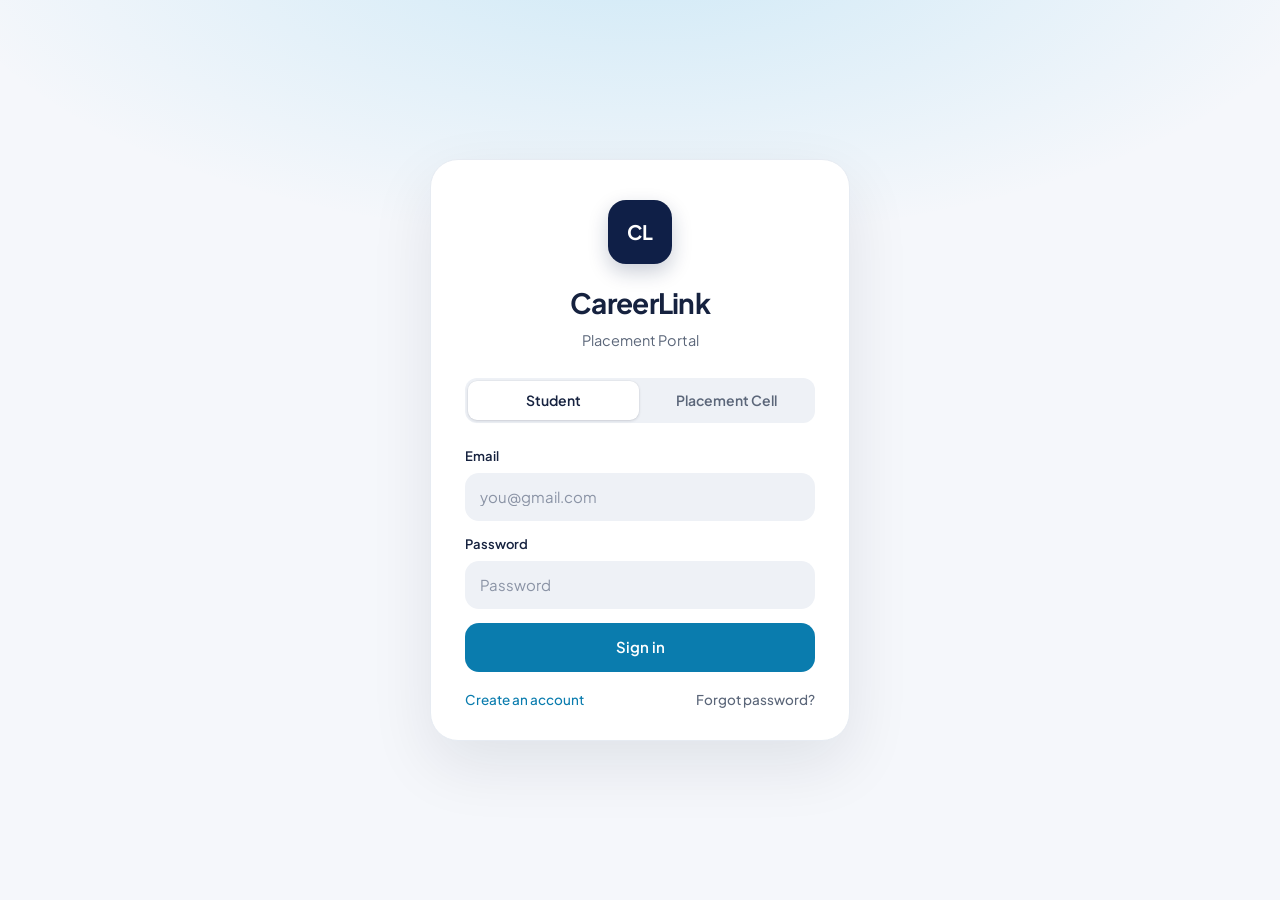
==== commit 06a0fefd: "Initial commit - Placement Project" ====
--- a/templates/index.html
+++ b/templates/index.html
@@ -3,236 +3,159 @@
 <head>
 <meta charset="utf-8">
 <meta name="viewport" content="width=device-width, initial-scale=1, viewport-fit=cover">
-<title>CareerLink — Placement &amp; Internship Management System</title>
+<meta name="theme-color" content="#f5f7fb">
+<meta name="description" content="CareerLink — the placement portal for students and the placement cell.">
+<title>CareerLink — Placement Portal</title>
+<link rel="icon" href="data:image/svg+xml,%3Csvg xmlns='http://www.w3.org/2000/svg' viewBox='0 0 64 64'%3E%3Crect width='64' height='64' rx='16' fill='%230f1f47'/%3E%3Ctext x='32' y='41' font-family='Arial,sans-serif' font-size='26' font-weight='700' text-anchor='middle' fill='white'%3ECL%3C/text%3E%3C/svg%3E">
 <link rel="preconnect" href="https://fonts.googleapis.com">
 <link rel="preconnect" href="https://fonts.gstatic.com" crossorigin>
-<link href="https://fonts.googleapis.com/css2?family=Plus+Jakarta+Sans:wght@400;500;600;700;800&display=swap" rel="stylesheet">
+<link rel="stylesheet" href="https://fonts.googleapis.com/css2?family=Plus+Jakarta+Sans:wght@400;500;600;700&display=swap">
 <link rel="stylesheet" href="/static/style.css">
 </head>
 <body>
 
-<!-- ================= LOGIN ================= -->
-<div class="auth" id="auth">
+<!-- ============================ AUTH ============================ -->
+<div id="auth" class="auth" style="display:none">
   <div class="logincard">
     <div class="crest"><i>CL</i></div>
     <h1>CareerLink</h1>
-    <p class="sub">Graphic Era (Deemed to be University) — Placement Portal</p>
+    <p class="sub">Placement Portal</p>
 
-    <div class="roletabs" role="tablist">
-      <button role="tab" aria-selected="true"  data-role="student">Student</button>
-      <button role="tab" aria-selected="false" data-role="admin">Placement Cell</button>
+    <div class="roletabs" role="tablist" aria-label="Sign in as">
+      <button data-role="student" aria-selected="true" role="tab">Student</button>
+      <button data-role="admin"   aria-selected="false" role="tab">Placement Cell</button>
     </div>
 
-    <!-- ---- Student: login ---- -->
-    <div class="step on" id="stLogin">
-      <label class="field">
-        <span class="lab"><span>Email</span></span>
-        <input class="input" id="stEmail" type="email" placeholder="yourname@gmail.com" autocomplete="username">
-      </label>
-      <label class="field">
-        <span class="lab">
-          <span>Password</span>
-          <a href="#" id="stForgotLink">Forgot password?</a>
-        </span>
-        <input class="input" id="stPass" type="password" placeholder="••••••••" autocomplete="current-password">
-      </label>
+    <!-- ---------- student login ---------- -->
+    <section id="stLogin" class="step on">
+      <label class="field"><span class="lab"><span>Email</span></span>
+        <input class="input" id="stEmail" type="email" placeholder="you@gmail.com" autocomplete="email" inputmode="email" autocapitalize="none" spellcheck="false"></label>
+      <label class="field"><span class="lab"><span>Password</span></span>
+        <input class="input" id="stPass" type="password" placeholder="Password" autocomplete="current-password"></label>
+
+      <div id="stLoginErr" class="err" role="alert"></div>
       <button class="btn" id="stLoginBtn">Sign in</button>
-      <p class="hint" style="text-align:center">
-        New here? <a href="#" id="stRegisterLink" style="font-weight:700">Create your account</a>
-      </p>
-      <p class="err" id="stLoginErr"></p>
-    </div>
 
-    <!-- ---- Student: register (3 sub-steps) ---- -->
-    <div class="step" id="stRegister">
-      <div class="regprogress">
-        <span class="dot on" data-step="1"></span>
-        <span class="dot"    data-step="2"></span>
-        <span class="dot"    data-step="3"></span>
+      <div class="authlinks">
+        <a href="#" id="stRegisterLink">Create an account</a>
+        <a href="#" id="stForgotLink" class="soft">Forgot password?</a>
+      </div>
+    </section>
+
+    <!-- ---------- student register ---------- -->
+    <section id="stRegister" class="step">
+      <div class="regprogress" aria-hidden="true">
+        <span class="dot on"></span><span class="dot"></span><span class="dot"></span>
       </div>
 
-      <!-- step 1 -->
       <div class="regstep on" id="rgStep1">
-        <label class="field">
-          <span class="lab"><span>Full name</span></span>
-          <input class="input" id="rgName" placeholder="Shanu Khatana">
-        </label>
-        <label class="field">
-          <span class="lab"><span>Roll Number</span></span>
-          <input class="input" id="rgRoll" placeholder="240211097">
-        </label>
-        <label class="field">
-          <span class="lab"><span>Email</span></span>
-          <input class="input" id="rgEmail" type="email" placeholder="yourname@gmail.com">
-        </label>
-        <label class="field">
-          <span class="lab"><span>Password (min 8 characters)</span></span>
-          <input class="input" id="rgPass" type="password" autocomplete="new-password">
-        </label>
-        <label class="field">
-          <span class="lab"><span>Confirm password</span></span>
-          <input class="input" id="rgPass2" type="password" autocomplete="new-password">
-        </label>
+        <label class="field"><span class="lab"><span>Full name</span></span>
+          <input class="input" id="rgName" placeholder="As on your college ID" autocomplete="name"></label>
+        <div class="field-row">
+          <label class="field"><span class="lab"><span>Roll number</span></span>
+            <input class="input" id="rgRoll" placeholder="21CSE001" autocapitalize="characters" spellcheck="false"></label>
+          <label class="field"><span class="lab"><span>Branch</span></span>
+            <select class="input" id="rgBranch">
+              <option value="">Select…</option>
+              <option>CSE</option><option>IT</option><option>ECE</option>
+              <option>EEE</option><option>ME</option><option>CE</option>
+            </select></label>
+        </div>
+        <label class="field"><span class="lab"><span>College email (Gmail)</span></span>
+          <input class="input" id="rgEmail" type="email" placeholder="you@gmail.com" autocomplete="email" inputmode="email" autocapitalize="none" spellcheck="false"></label>
+        <div class="field-row">
+          <label class="field"><span class="lab"><span>Password</span></span>
+            <input class="input" id="rgPass" type="password" placeholder="8+ characters" autocomplete="new-password"></label>
+          <label class="field"><span class="lab"><span>Confirm</span></span>
+            <input class="input" id="rgPass2" type="password" placeholder="Repeat" autocomplete="new-password"></label>
+        </div>
         <button class="btn" id="rgSendOtp">Send verification code</button>
+        <a href="#" id="stBackLogin" class="backlink">← Back to sign in</a>
       </div>
 
-      <!-- step 2 -->
       <div class="regstep" id="rgStep2">
-        <p class="hint" style="margin:0 0 14px">
-          We sent a 6-digit code to <b id="rgEmailEcho"></b>. It expires in 10 minutes.
-        </p>
-        <label class="field">
-          <span class="lab"><span>Verification code</span></span>
-          <input class="input" id="rgOtp" maxlength="6" inputmode="numeric"
-                 style="letter-spacing:8px;text-align:center;font-size:20px;font-weight:700">
-        </label>
+        <p class="sub echo">Code sent to <b id="rgEmailEcho"></b></p>
+        <label class="field"><span class="lab"><span>6-digit code</span></span>
+          <input class="input otp" id="rgOtp" maxlength="6" inputmode="numeric" pattern="[0-9]*" autocomplete="one-time-code" placeholder="••••••"></label>
         <button class="btn" id="rgVerify">Verify code</button>
-        <button class="btn ghost" id="rgBackTo1" style="margin-top:8px">Back</button>
+        <a href="#" id="rgBackTo1" class="backlink">← Change details</a>
       </div>
 
-      <!-- step 3 -->
       <div class="regstep" id="rgStep3">
-        <p class="hint" style="margin:0 0 14px">
-          Almost done — tell us a bit about yourself so we can match you to the right roles.
-        </p>
         <div class="field-row">
-          <label class="field">
-            <span class="lab"><span>Branch</span></span>
-            <select class="input" id="rgBranch">
-              <option value="CSE">CSE</option><option value="IT">IT</option>
-              <option value="ECE">ECE</option><option value="EEE">EEE</option>
-              <option value="ME">ME</option><option value="CE">CE</option>
-            </select>
-          </label>
-          <label class="field">
-            <span class="lab"><span>Current CGPA</span></span>
-            <input class="input" id="rgCgpa" type="number" step="0.01" min="0" max="10" placeholder="8.40">
-          </label>
+          <label class="field"><span class="lab"><span>CGPA</span></span>
+            <input class="input" id="rgCgpa" type="number" step="0.01" min="0" max="10" inputmode="decimal" value="0"></label>
+          <label class="field"><span class="lab"><span>Backlogs</span></span>
+            <input class="input" id="rgBacklogs" type="number" min="0" inputmode="numeric" value="0"></label>
         </div>
-        <div class="field-row">
-          <label class="field">
-            <span class="lab"><span>Active backlogs</span></span>
-            <input class="input" id="rgBacklogs" type="number" min="0" value="0">
-          </label>
-          <label class="field">
-            <span class="lab"><span>Phone (optional)</span></span>
-            <input class="input" id="rgPhone" placeholder="+91…">
-          </label>
+        <label class="field"><span class="lab"><span>Phone</span></span>
+          <input class="input" id="rgPhone" type="tel" placeholder="+91…" autocomplete="tel"></label>
+        <div class="field">
+          <span class="lab"><span>Skills · <span id="rgSkillCount">0 selected</span></span></span>
+          <div class="chip-picker" id="rgSkills"></div>
         </div>
-        <div class="field">
-          <span class="lab">
-            <span>Pick your skills</span>
-            <span id="rgSkillCount" style="color:var(--ink-soft);font-weight:500">0 selected</span>
-          </span>
-        </div>
-        <div class="chip-picker" id="rgSkills"></div>
         <button class="btn" id="rgFinish">Create account</button>
       </div>
+      <div id="rgErr" class="err" role="alert"></div>
+    </section>
 
-      <p class="hint" style="text-align:center;margin-top:14px">
-        Already registered? <a href="#" id="stBackLogin" style="font-weight:700">Sign in</a>
-      </p>
-      <p class="err" id="rgErr"></p>
-    </div>
-
-    <!-- ---- Student: forgot ---- -->
-    <div class="step" id="stForgot">
+    <!-- ---------- forgot password ---------- -->
+    <section id="stForgot" class="step">
       <div id="fpStep1">
-        <p class="hint" style="margin:0 0 14px">
-          Enter your email. We'll send a code to reset your password.
-        </p>
-        <label class="field">
-          <span class="lab"><span>Email</span></span>
-          <input class="input" id="fpEmail" type="email" placeholder="yourname@gmail.com">
-        </label>
+        <label class="field"><span class="lab"><span>College email</span></span>
+          <input class="input" id="fpEmail" type="email" placeholder="you@gmail.com" autocomplete="email" inputmode="email" autocapitalize="none" spellcheck="false"></label>
         <button class="btn" id="fpSendOtp">Send reset code</button>
+        <a href="#" id="fpBack" class="backlink">← Back to sign in</a>
       </div>
       <div id="fpStep2" style="display:none">
-        <p class="hint" style="margin:0 0 14px">
-          Code sent to <b id="fpEmailEcho"></b>.
-        </p>
-        <label class="field">
-          <span class="lab"><span>Reset code</span></span>
-          <input class="input" id="fpOtp" maxlength="6" inputmode="numeric"
-                 style="letter-spacing:8px;text-align:center;font-size:20px;font-weight:700">
-        </label>
-        <label class="field">
-          <span class="lab"><span>New password</span></span>
-          <input class="input" id="fpPass" type="password">
-        </label>
-        <label class="field">
-          <span class="lab"><span>Confirm new password</span></span>
-          <input class="input" id="fpPass2" type="password">
-        </label>
-        <button class="btn" id="fpFinish">Reset &amp; sign in</button>
+        <p class="sub echo">Code sent to <b id="fpEmailEcho"></b></p>
+        <label class="field"><span class="lab"><span>6-digit code</span></span>
+          <input class="input otp" id="fpOtp" maxlength="6" inputmode="numeric" pattern="[0-9]*" autocomplete="one-time-code" placeholder="••••••"></label>
+        <div class="field-row">
+          <label class="field"><span class="lab"><span>New password</span></span>
+            <input class="input" id="fpPass" type="password" autocomplete="new-password"></label>
+          <label class="field"><span class="lab"><span>Confirm</span></span>
+            <input class="input" id="fpPass2" type="password" autocomplete="new-password"></label>
+        </div>
+        <button class="btn" id="fpFinish">Update password</button>
       </div>
-      <p class="hint" style="text-align:center">
-        <a href="#" id="fpBack" style="font-weight:700">Back to sign in</a>
-      </p>
-      <p class="err" id="fpErr"></p>
-    </div>
+      <div id="fpErr" class="err" role="alert"></div>
+    </section>
 
-    <!-- ---- Admin: login only ---- -->
-    <div class="step" id="adLogin">
-      <label class="field">
-        <span class="lab"><span>TPO Email</span></span>
-        <input class="input" id="adEmail" type="email" placeholder="placement@geu.ac.in">
-      </label>
-      <label class="field">
-        <span class="lab"><span>Password</span></span>
-        <input class="input" id="adPass" type="password" placeholder="••••••••">
-      </label>
+    <!-- ---------- admin login ---------- -->
+    <section id="adLogin" class="step">
+      <label class="field"><span class="lab"><span>Email</span></span>
+        <input class="input" id="adEmail" type="email" autocomplete="username" inputmode="email" autocapitalize="none" spellcheck="false"></label>
+      <label class="field"><span class="lab"><span>Password</span></span>
+        <input class="input" id="adPass" type="password" autocomplete="current-password"></label>
+      <div id="adLoginErr" class="err" role="alert"></div>
       <button class="btn" id="adLoginBtn">Sign in</button>
-      <p class="hint" style="text-align:center">
-        Admin credentials are issued by the placement cell. No self-registration.
-      </p>
-      <p class="err" id="adLoginErr"></p>
-    </div>
+    </section>
   </div>
 </div>
 
-<!-- ================= APP ================= -->
-<div class="app" id="app">
+<!-- ============================ APP ============================ -->
+<div id="app" class="app">
+
   <header class="topbar">
-    <div class="mark" id="mark">CL</div>
+    <div class="mark">CL</div>
     <div class="rule"></div>
     <h2 id="portalName">Student Portal</h2>
     <div class="right">
-      <button class="iconbtn" id="bell" title="Notifications">
-        <svg viewBox="0 0 24 24" fill="none" stroke="currentColor" stroke-width="2"
-             stroke-linecap="round" stroke-linejoin="round">
-          <path d="M6 8a6 6 0 0 1 12 0c0 7 3 9 3 9H3s3-2 3-9"/>
-          <path d="M10.3 21a1.94 1.94 0 0 0 3.4 0"/>
-        </svg>
-        <span class="dot" id="bellDot"></span>
-      </button>
-      <div class="me" id="avatar">S</div>
+      <div class="me" id="avatar" aria-hidden="true">S</div>
     </div>
   </header>
 
   <aside class="side">
-    <div class="menulabel">MAIN MENU</div>
-    <nav class="nav" id="nav"></nav>
+    <nav class="nav" id="nav" aria-label="Main"></nav>
     <footer>
       <button id="chpwd">
-        <span class="ic">
-          <svg viewBox="0 0 24 24" fill="none" stroke="currentColor" stroke-width="2"
-               stroke-linecap="round" stroke-linejoin="round">
-            <circle cx="7.5" cy="15.5" r="5.5"/>
-            <path d="m21 2-9.6 9.6"/>
-            <path d="m15.5 7.5 3 3L22 7l-3-3"/>
-          </svg>
-        </span>Change Password
+        <span class="ic"><svg viewBox="0 0 24 24" fill="none" stroke="currentColor" stroke-width="2" stroke-linecap="round" stroke-linejoin="round"><rect x="3" y="11" width="18" height="11" rx="2" ry="2"/><path d="M7 11V7a5 5 0 0 1 10 0v4"/></svg></span>
+        Change password
       </button>
-      <button class="out" id="signout">
-        <span class="ic">
-          <svg viewBox="0 0 24 24" fill="none" stroke="currentColor" stroke-width="2"
-               stroke-linecap="round" stroke-linejoin="round">
-            <path d="M9 21H5a2 2 0 0 1-2-2V5a2 2 0 0 1 2-2h4"/>
-            <polyline points="16 17 21 12 16 7"/>
-            <line x1="21" y1="12" x2="9" y2="12"/>
-          </svg>
-        </span>Logout
+      <button id="signout" class="out">
+        <span class="ic"><svg viewBox="0 0 24 24" fill="none" stroke="currentColor" stroke-width="2" stroke-linecap="round" stroke-linejoin="round"><path d="M9 21H5a2 2 0 0 1-2-2V5a2 2 0 0 1 2-2h4"/><polyline points="16 17 21 12 16 7"/><line x1="21" y1="12" x2="9" y2="12"/></svg></span>
+        Sign out
       </button>
     </footer>
   </aside>
@@ -240,17 +163,8 @@
   <main class="main" id="main"></main>
 </div>
 
-<!-- Notifications dropdown -->
-<div class="notif-panel" id="notifPanel">
-  <header>
-    <b>Notifications</b>
-    <button id="markAllRead">Mark all read</button>
-  </header>
-  <div class="notif-list" id="notifList"></div>
-</div>
-
-<div class="toast" id="toast"></div>
+<div id="toast" class="toast" role="status" aria-live="polite"></div>
 
 <script src="/static/app.js"></script>
 </body>
-</html>+</html>
--- a/static/style.css
+++ b/static/style.css
@@ -1,414 +1,409 @@
+/* ================================================================
+   CareerLink — stylesheet
+   Sky-blue + navy identity, refined with a calmer, Apple-style
+   system: generous space, frosted bars, soft radii, flat controls.
+   ================================================================ */
+
 :root{
-  --navy:#0f1f47; --navy-2:#16294f;
-  --ink:#16223f; --ink-soft:#64748b;
-  --paper:#f6f9fd; --surface:#fff; --line:#e3ebf5;
-  --sky:#1ba7e0; --sky-deep:#0f87ba; --sky-soft:#e8f6fd;
-  --amber:#f9c23c; --green:#12a06a; --green-soft:#e4f7ef;
-  --rose:#ef4a5e; --rose-soft:#fdecef;
-  --violet:#7c6cf5;
-  --shadow:0 1px 2px rgba(15,31,71,.05),0 12px 28px rgba(15,31,71,.07);
+  --navy:#0f1f47; --navy-2:#1a2d5a;
+  --ink:#16223f; --ink-soft:#5b6679;
+  --paper:#f5f7fb; --surface:#fff; --line:#e6ebf2; --line-strong:#d3dae6; --fill:#eef1f6;
+  --sky:#1ba7e0; --sky-deep:#0a7cae; --sky-press:#086a95; --sky-soft:#e8f6fd;
+  --amber:#f9c23c; --green:#0f8a5c; --green-soft:#e4f7ef;
+  --rose:#d93a4f; --rose-soft:#fdecef;
+  --r-lg:20px; --r-md:14px; --r-sm:10px;
+  --shadow:0 1px 2px rgba(16,24,40,.04),0 8px 24px rgba(16,24,40,.05);
+  --ease:cubic-bezier(.2,.8,.2,1);
   color-scheme:light;
 }
 *,*::before,*::after{box-sizing:border-box}
+html{-webkit-text-size-adjust:100%}
 html,body{height:100%}
 body{margin:0;background:var(--paper);color:var(--ink);
-  font:400 15px/1.55 "Plus Jakarta Sans",-apple-system,BlinkMacSystemFont,"Segoe UI",sans-serif;
-  -webkit-font-smoothing:antialiased}
-h1,h2,h3{margin:0;letter-spacing:-.02em;font-weight:800}
-button{font:inherit;cursor:pointer;border:0;background:none;color:inherit}
+  font:400 15px/1.5 "Plus Jakarta Sans",-apple-system,BlinkMacSystemFont,"SF Pro Text","Segoe UI",sans-serif;
+  -webkit-font-smoothing:antialiased;text-rendering:optimizeLegibility}
+h1,h2,h3{margin:0;letter-spacing:-.025em;font-weight:700}
+p{margin:0}
+button{font:inherit;cursor:pointer;border:0;background:none;color:inherit;-webkit-tap-highlight-color:transparent}
 input,select,textarea{font:inherit;color:inherit}
-a{color:var(--sky-deep);text-decoration:none;transition:opacity .15s}
-a:hover{text-decoration:underline;opacity:.85}
-:focus-visible{outline:3px solid var(--sky);outline-offset:2px;border-radius:8px}
-@media (prefers-reduced-motion:reduce){*{animation:none!important;transition:none!important}}
-
-@keyframes fadeUp{from{opacity:0;transform:translateY(10px)}to{opacity:1;transform:translateY(0)}}
-@keyframes scaleIn{from{opacity:0;transform:scale(.97)}to{opacity:1;transform:scale(1)}}
-@keyframes modalIn{from{opacity:0;transform:translateY(14px) scale(.98)}to{opacity:1;transform:translateY(0) scale(1)}}
-
-/* ---------- login ---------- */
-.auth{min-height:100vh;display:grid;place-items:center;padding:32px 20px;
-  background:
-    radial-gradient(60% 55% at 8% 12%,rgba(27,167,224,.28),transparent 60%),
-    radial-gradient(55% 50% at 92% 88%,rgba(124,108,245,.20),transparent 62%),
-    radial-gradient(50% 45% at 88% 8%,rgba(249,194,60,.18),transparent 60%),
-    var(--paper);}
-.logincard{width:100%;max-width:460px;background:var(--surface);border:1px solid var(--line);
-  border-radius:22px;padding:38px 36px 32px;box-shadow:0 20px 60px rgba(15,31,71,.12);
-  text-align:center;animation:scaleIn .4s cubic-bezier(.2,.8,.2,1)}
-.crest{width:74px;height:74px;margin:0 auto 16px;border-radius:50%;display:grid;place-items:center;
-  background:conic-gradient(from 210deg,var(--sky),var(--violet),var(--amber),var(--sky));padding:3px}
-.crest i{width:100%;height:100%;border-radius:50%;background:var(--surface);display:grid;place-items:center;
-  font-style:normal;font-weight:800;font-size:21px;letter-spacing:.02em;color:var(--sky-deep)}
-.logincard h1{font-size:30px}
-.logincard .sub{color:var(--ink-soft);font-size:13.5px;margin:7px 0 24px}
-.roletabs{display:grid;grid-template-columns:1fr 1fr;gap:5px;padding:5px;background:var(--paper);
-  border:1px solid var(--line);border-radius:14px;margin-bottom:22px}
-.roletabs button{padding:10px 6px;border-radius:10px;font-weight:600;font-size:14px;color:var(--ink-soft);
-  transition:all .2s cubic-bezier(.2,.8,.2,1)}
-.roletabs button[aria-selected="true"]{background:var(--sky);color:#fff;
-  box-shadow:0 4px 12px rgba(27,167,224,.35);transform:translateY(-1px)}
+a{color:var(--sky-deep);text-decoration:none}
+a:hover{text-decoration:underline}
+code{font-size:.9em;background:var(--fill);padding:2px 6px;border-radius:6px}
+:focus-visible{outline:2px solid var(--sky);outline-offset:2px;border-radius:8px}
+@media (prefers-reduced-motion:reduce){*,*::before,*::after{animation:none!important;transition:none!important}}
+
+@keyframes fadeUp{from{opacity:0;transform:translateY(8px)}to{opacity:1;transform:none}}
+@keyframes viewIn{from{opacity:0;transform:translateY(6px)}to{opacity:1;transform:none}}
+@keyframes scaleIn{from{opacity:0;transform:scale(.98)}to{opacity:1;transform:none}}
+@keyframes modalIn{from{opacity:0;transform:translateY(16px) scale(.985)}to{opacity:1;transform:none}}
+@keyframes sheetIn{from{transform:translateY(100%)}to{transform:none}}
+
+/* ---------------- sign-in ---------------- */
+.auth{min-height:100vh;min-height:100dvh;display:grid;place-items:center;padding:32px 20px;
+  background:radial-gradient(80% 50% at 50% -8%,rgba(27,167,224,.18),transparent 70%),var(--paper)}
+.logincard{width:100%;max-width:420px;background:var(--surface);border:1px solid var(--line);
+  border-radius:28px;padding:40px 34px 30px;box-shadow:0 24px 64px rgba(16,24,40,.09);
+  text-align:center;animation:scaleIn .4s var(--ease)}
+.crest{width:64px;height:64px;margin:0 auto 18px;border-radius:18px;display:grid;place-items:center;
+  background:var(--navy);box-shadow:0 8px 20px rgba(15,31,71,.22)}
+.crest i{font-style:normal;font-weight:700;font-size:20px;letter-spacing:.02em;color:#fff}
+.logincard h1{font-size:28px}
+.logincard .sub{color:var(--ink-soft);font-size:14.5px;margin:6px 0 26px}
+.logincard .sub.echo{margin:0 0 18px;text-align:left}
+.logincard .sub.echo b{color:var(--ink)}
+
+.roletabs{display:grid;grid-template-columns:1fr 1fr;gap:2px;padding:3px;background:var(--fill);
+  border-radius:12px;margin-bottom:24px}
+.roletabs button{padding:9px 6px;border-radius:9px;font-weight:600;font-size:14px;color:var(--ink-soft);
+  transition:background .2s var(--ease),color .2s,box-shadow .2s}
+.roletabs button[aria-selected="true"]{background:var(--surface);color:var(--ink);
+  box-shadow:0 1px 3px rgba(16,24,40,.14),0 0 0 .5px rgba(16,24,40,.04)}
 
 .field{display:block;text-align:left;margin-bottom:14px}
 .field .lab{display:flex;justify-content:space-between;align-items:baseline;margin-bottom:6px}
-.field .lab span{font-size:13px;font-weight:700}
-.field .lab a{font-size:12.5px;font-weight:600}
-.input{width:100%;padding:12px 14px;border-radius:11px;border:1.5px solid var(--line);
-  background:var(--paper);transition:all .18s;font-size:14.5px}
+.field .lab span{font-size:13px;font-weight:600;color:var(--ink)}
+.input{width:100%;padding:12px 14px;border-radius:var(--r-md);border:1px solid transparent;
+  background:var(--fill);transition:background .15s,border-color .15s,box-shadow .15s;font-size:15px;
+  min-height:46px}
+.input::placeholder{color:#8a93a5}
+.input:hover{background:#e9edf4}
 .input:focus{outline:none;border-color:var(--sky);background:var(--surface);
-  box-shadow:0 0 0 4px rgba(27,167,224,.14);transform:translateY(-1px)}
-.input:disabled{background:var(--sky-soft);color:var(--sky-deep);font-weight:600;
-  border-color:transparent;cursor:default}
-textarea.input{resize:vertical;min-height:70px}
-.btn{width:100%;padding:13px;border-radius:12px;font-weight:700;color:#fff;background:var(--sky);
-  box-shadow:0 6px 18px rgba(27,167,224,.3);transition:all .18s cubic-bezier(.2,.8,.2,1);
-  position:relative;overflow:hidden}
-.btn:hover{background:var(--sky-deep);transform:translateY(-1px);
-  box-shadow:0 10px 22px rgba(27,167,224,.4)}
-.btn:active{transform:translateY(0)}
-.btn:disabled{opacity:.6;cursor:not-allowed;transform:none}
-.btn.ghost{background:transparent;color:var(--sky-deep);box-shadow:none;border:1.5px solid var(--line)}
-.btn.ghost:hover{background:var(--sky-soft);border-color:var(--sky);box-shadow:none}
-
-.hint{margin-top:16px;padding:12px 14px;border-radius:12px;background:var(--sky-soft);
-  font-size:13px;color:var(--ink-soft);text-align:left}
-.hint b{color:var(--ink)}
-.err{margin-top:12px;font-size:13.5px;color:var(--rose);font-weight:600;display:none;
+  box-shadow:0 0 0 4px rgba(27,167,224,.18)}
+.input:disabled{background:var(--paper);color:var(--ink-soft);border-color:var(--line);cursor:not-allowed}
+textarea.input{resize:vertical;min-height:84px;line-height:1.5}
+select.input{appearance:none;-webkit-appearance:none;padding-right:40px;cursor:pointer;
+  background-image:url("data:image/svg+xml,%3Csvg xmlns='http://www.w3.org/2000/svg' width='12' height='8' fill='none' stroke='%235b6679' stroke-width='2' stroke-linecap='round' stroke-linejoin='round'%3E%3Cpath d='m1 1.5 5 5 5-5'/%3E%3C/svg%3E");
+  background-repeat:no-repeat;background-position:right 16px center}
+select.input:focus{background-color:var(--surface)}
+input[type="file"].input{padding:10px 12px;font-size:14px;cursor:pointer}
+input[type="file"]::file-selector-button{margin-right:12px;padding:6px 14px;border:0;border-radius:999px;
+  background:var(--surface);color:var(--ink);font-weight:600;font-size:13px;cursor:pointer;
+  box-shadow:0 0 0 1px var(--line-strong)}
+.input.otp{letter-spacing:.4em;text-align:center;font-size:20px;font-weight:600;font-variant-numeric:tabular-nums}
+
+.btn{display:block;width:100%;padding:13px 18px;border-radius:var(--r-md);font-weight:600;font-size:15px;
+  color:#fff;background:var(--sky-deep);text-align:center;transition:background .15s,transform .12s var(--ease),opacity .15s}
+.btn:hover{background:var(--sky-press)}
+.btn:active{transform:scale(.985)}
+.btn:disabled{opacity:.45;cursor:not-allowed;transform:none}
+.btn.ghost{background:transparent;color:var(--ink);box-shadow:inset 0 0 0 1px var(--line-strong)}
+.btn.ghost:hover{background:var(--fill)}
+.btn.danger{background:var(--rose)}
+.btn.danger:hover{background:#c02f43}
+.btn.auto{display:inline-block;width:auto;padding:13px 26px}
+
+.err{margin-top:12px;font-size:13.5px;color:var(--rose);font-weight:600;display:none;text-align:left;
   animation:fadeUp .2s ease-out}
 .field-row{display:grid;grid-template-columns:1fr 1fr;gap:12px}
+.authlinks{display:flex;justify-content:space-between;gap:12px;margin-top:18px;font-size:13.5px;font-weight:500}
+.authlinks .soft{color:var(--ink-soft)}
+.backlink{display:inline-block;margin-top:18px;font-size:13.5px;font-weight:500}
 
 .step{display:none}
-.step.on{display:block;animation:fadeUp .3s cubic-bezier(.2,.8,.2,1)}
+.step.on{display:block;animation:fadeUp .28s var(--ease)}
 .regstep{display:none}
-.regstep.on{display:block;animation:fadeUp .35s cubic-bezier(.2,.8,.2,1)}
-
-.regprogress{display:flex;justify-content:center;gap:8px;margin-bottom:22px}
-.regprogress .dot{width:32px;height:4px;border-radius:4px;background:var(--line);transition:all .3s}
-.regprogress .dot.on{background:var(--sky);width:44px}
+.regstep.on{display:block;animation:fadeUp .3s var(--ease)}
+.regprogress{display:flex;justify-content:center;gap:6px;margin-bottom:24px}
+.regprogress .dot{width:28px;height:4px;border-radius:4px;background:var(--line-strong);transition:all .3s}
+.regprogress .dot.on{background:var(--sky-deep);width:40px}
 
 /* chip picker */
-.chip-picker{display:flex;flex-wrap:wrap;gap:8px;margin:8px 0 16px;padding:14px;
-  border:1.5px dashed var(--line);border-radius:12px;min-height:60px;max-height:220px;
-  overflow-y:auto;transition:border-color .2s}
-.chip-picker:focus-within{border-color:var(--sky)}
-.skill-chip{padding:7px 14px;border-radius:999px;background:var(--paper);
-  border:1px solid var(--line);font-size:13px;font-weight:600;cursor:pointer;
-  transition:all .15s cubic-bezier(.2,.8,.2,1);user-select:none;color:var(--ink)}
-.skill-chip:hover{border-color:var(--sky);transform:translateY(-1px);color:var(--sky-deep)}
-.skill-chip.on{background:var(--sky);color:#fff;border-color:transparent;
-  box-shadow:0 4px 10px rgba(27,167,224,.28);transform:translateY(-1px)}
-.chip-empty{color:var(--ink-soft);font-size:13px;font-style:italic}
-
-/* ---------- app shell ---------- */
-.app{display:none;min-height:100vh;grid-template-columns:250px 1fr;grid-template-rows:64px 1fr}
+.chip-picker{display:flex;flex-wrap:wrap;gap:8px;margin:8px 0 16px;padding:12px;background:var(--paper);
+  border:1px solid var(--line);border-radius:var(--r-md);min-height:60px;max-height:220px;overflow-y:auto;text-align:left}
+.skill-chip{padding:7px 14px;border-radius:999px;background:var(--surface);box-shadow:inset 0 0 0 1px var(--line-strong);
+  font-size:13px;font-weight:600;cursor:pointer;transition:background .15s,color .15s,box-shadow .15s;user-select:none}
+.skill-chip:hover{box-shadow:inset 0 0 0 1px var(--sky);color:var(--sky-deep)}
+.skill-chip.on{background:var(--sky-deep);color:#fff;box-shadow:none}
+.chip-empty{color:var(--ink-soft);font-size:13px}
+
+/* ---------------- app shell ---------------- */
+.app{display:none;min-height:100vh;min-height:100dvh;grid-template-columns:240px minmax(0,1fr);grid-template-rows:60px 1fr}
 .app.on{display:grid}
-.topbar{grid-column:1/-1;display:flex;align-items:center;gap:16px;padding:0 22px;
-  background:var(--surface);border-bottom:1px solid var(--line);position:sticky;top:0;z-index:20;
-  backdrop-filter:saturate(180%) blur(10px);background:rgba(255,255,255,.88)}
-.topbar .mark{width:36px;height:36px;border-radius:50%;display:grid;place-items:center;font-weight:800;
-  font-size:14px;color:#fff;background:linear-gradient(140deg,var(--sky),var(--violet));
-  transition:transform .25s cubic-bezier(.2,.8,.2,1)}
-.topbar .mark:hover{transform:rotate(-8deg) scale(1.05)}
-.topbar .rule{width:1px;height:26px;background:var(--line)}
-.topbar h2{font-size:17px}
+.topbar{grid-column:1/-1;display:flex;align-items:center;gap:14px;padding:0 22px;position:sticky;top:0;z-index:30;
+  background:rgba(255,255,255,.8);-webkit-backdrop-filter:saturate(180%) blur(20px);backdrop-filter:saturate(180%) blur(20px);
+  border-bottom:1px solid rgba(16,24,40,.08)}
+.topbar .mark{width:34px;height:34px;border-radius:10px;display:grid;place-items:center;font-weight:700;font-size:13px;
+  color:#fff;background:var(--navy)}
+.topbar .rule{width:1px;height:22px;background:var(--line-strong)}
+.topbar h2{font-size:16px;font-weight:600;letter-spacing:-.01em}
 .topbar .right{margin-left:auto;display:flex;align-items:center;gap:10px}
-.iconbtn{width:38px;height:38px;border-radius:50%;background:var(--sky-soft);display:grid;place-items:center;
-  position:relative;transition:all .18s cubic-bezier(.2,.8,.2,1)}
-.iconbtn:hover{background:var(--sky);color:#fff;transform:translateY(-1px);
-  box-shadow:0 6px 14px rgba(27,167,224,.35)}
-.iconbtn svg{width:18px;height:18px}
-.iconbtn .dot{position:absolute;top:7px;right:8px;width:9px;height:9px;border-radius:50%;
-  background:var(--rose);border:2px solid #fff;display:none;
-  animation:pulse 1.6s ease-in-out infinite}
-.iconbtn .dot.on{display:block}
-@keyframes pulse{0%,100%{transform:scale(1);opacity:1}50%{transform:scale(1.15);opacity:.85}}
-.me{width:38px;height:38px;border-radius:50%;background:var(--amber);color:var(--navy);
-  display:grid;place-items:center;font-weight:800;font-size:14px;transition:transform .2s}
-.me:hover{transform:scale(1.05)}
-
-.side{background:var(--navy);color:#cbd8ef;padding:20px 14px 18px;display:flex;flex-direction:column;
-  position:sticky;top:64px;height:calc(100vh - 64px)}
-.menulabel{font-size:11px;font-weight:700;letter-spacing:.14em;color:#7b8cb3;padding:0 12px;margin-bottom:10px}
-.nav{display:flex;flex-direction:column;gap:3px}
-.nav button{display:flex;align-items:center;gap:12px;padding:11px 14px;border-radius:10px;font-size:14.5px;
-  font-weight:600;color:#c3d1ea;text-align:left;position:relative;
-  transition:all .18s cubic-bezier(.2,.8,.2,1)}
-.nav button:hover{background:var(--navy-2);color:#fff;transform:translateX(2px)}
-.nav button.active{background:var(--navy-2);color:var(--amber)}
-.nav button.active::before{content:"";position:absolute;left:-14px;top:9px;bottom:9px;width:4px;
-  border-radius:0 4px 4px 0;background:var(--amber);
-  animation:slideIn .3s cubic-bezier(.2,.8,.2,1)}
-@keyframes slideIn{from{transform:scaleY(0);opacity:0}to{transform:scaleY(1);opacity:1}}
+.me{width:34px;height:34px;border-radius:50%;background:var(--amber);color:var(--navy);display:grid;place-items:center;
+  font-weight:700;font-size:14px}
+
+.side{background:var(--navy);color:#fff;padding:18px 12px 16px;display:flex;flex-direction:column;
+  position:sticky;top:60px;height:calc(100vh - 60px);height:calc(100dvh - 60px);overflow-y:auto}
+.nav{display:flex;flex-direction:column;gap:2px}
+.nav button{display:flex;align-items:center;gap:12px;padding:10px 12px;border-radius:10px;font-size:14.5px;font-weight:500;
+  color:rgba(255,255,255,.72);text-align:left;white-space:nowrap;transition:background .15s,color .15s}
+.nav button:hover{background:rgba(255,255,255,.08);color:#fff}
+.nav button.active{background:rgba(255,255,255,.14);color:#fff;font-weight:600}
+.nav button.active .ic{color:#6fcdf2}
 .nav .ic{width:20px;height:20px;display:grid;place-items:center;flex-shrink:0}
-.nav .ic svg{width:18px;height:18px;stroke-width:2}
-.side footer{margin-top:auto;border-top:1px solid rgba(255,255,255,.09);padding-top:12px;
-  display:flex;flex-direction:column;gap:2px}
-.side footer button{display:flex;align-items:center;gap:12px;padding:11px 14px;border-radius:10px;
-  font-size:14px;font-weight:600;color:#c3d1ea;transition:all .18s}
-.side footer button:hover{background:var(--navy-2);transform:translateX(2px)}
-.side footer button.out{color:#ff7a89}
+.nav .ic svg{width:18px;height:18px}
+.badge-count{margin-left:auto;min-width:20px;height:20px;padding:0 6px;border-radius:999px;background:var(--rose);color:#fff;
+  font-size:11.5px;font-weight:700;display:grid;place-items:center;line-height:1}
+.side footer{margin-top:auto;border-top:1px solid rgba(255,255,255,.1);padding-top:12px;display:flex;flex-direction:column;gap:2px}
+.side footer button{display:flex;align-items:center;gap:12px;padding:10px 12px;border-radius:10px;font-size:14px;font-weight:500;
+  color:rgba(255,255,255,.72);white-space:nowrap;transition:background .15s,color .15s}
+.side footer button:hover{background:rgba(255,255,255,.08);color:#fff}
+.side footer button.out{color:#ff8e9b}
 .side footer .ic{width:20px;height:20px;display:grid;place-items:center}
 .side footer .ic svg{width:17px;height:17px}
 
-.main{padding:24px 28px 60px;max-width:1240px}
-.pagehead{border-bottom:1px solid var(--line);padding-bottom:14px;margin-bottom:20px;
-  display:flex;justify-content:space-between;align-items:flex-end;gap:18px;flex-wrap:wrap;
-  animation:fadeUp .35s cubic-bezier(.2,.8,.2,1)}
-.pagehead h1{font-size:24px}
-.pagehead p{margin:6px 0 0;color:var(--ink-soft);font-size:14px}
-.chip{display:inline-flex;align-items:center;gap:8px;padding:9px 15px;border-radius:999px;
-  background:var(--surface);border:1px solid var(--line);font-size:13.5px;font-weight:600;
-  box-shadow:var(--shadow);transition:all .18s}
-.chip.on{background:var(--sky-soft);border-color:transparent;color:var(--sky-deep)}
-
-.panel{background:var(--surface);border:1px solid var(--line);border-radius:14px;padding:20px;
-  box-shadow:var(--shadow);animation:fadeUp .4s cubic-bezier(.2,.8,.2,1)}
+.main{padding:32px 36px 72px;width:100%;max-width:1180px;margin:0 auto;min-width:0}
+.main.swap{animation:viewIn .26s var(--ease)}
+.pagehead{display:flex;justify-content:space-between;align-items:flex-end;gap:18px;flex-wrap:wrap;margin-bottom:26px}
+.pagehead h1{font-size:32px;letter-spacing:-.035em;line-height:1.15}
+.pagehead p{margin-top:6px;color:var(--ink-soft);font-size:15px;max-width:60ch}
+.headactions{display:flex;align-items:center;gap:10px;flex-wrap:wrap}
+.chip{display:inline-flex;align-items:center;gap:8px;padding:8px 14px;border-radius:999px;background:var(--surface);
+  box-shadow:inset 0 0 0 1px var(--line-strong);font-size:13.5px;font-weight:600}
+.chip.on{background:var(--sky-soft);box-shadow:none;color:var(--sky-deep)}
+
+.panel{background:var(--surface);border:1px solid var(--line);border-radius:var(--r-lg);padding:24px;box-shadow:var(--shadow)}
+.panel.flush{padding:0;overflow:hidden}
+.panel h3{font-size:17px}
 .grid{display:grid;gap:16px}
-.g4{grid-template-columns:repeat(4,1fr)}
-.g3{grid-template-columns:repeat(3,1fr)}
-.g2{grid-template-columns:repeat(2,1fr)}
-.stat b{display:block;font-size:28px;font-weight:800;line-height:1.15}
-.stat small{color:var(--ink-soft);font-size:12.5px;font-weight:500}
-.stat{transition:transform .2s cubic-bezier(.2,.8,.2,1)}
-.stat:hover{transform:translateY(-2px)}
-.stat.accent{background:linear-gradient(140deg,var(--sky),#1264a8);color:#fff;border-color:transparent}
-.stat.accent small{color:rgba(255,255,255,.85)}
-.stat.accent b{color:#fff}
-
-.banner{background:var(--surface);border:1px solid var(--line);border-radius:14px;padding:18px 20px;
-  margin-bottom:16px;box-shadow:var(--shadow);animation:fadeUp .35s cubic-bezier(.2,.8,.2,1)}
-.banner h3{font-size:17px}
-.banner p{margin:6px 0 0;color:var(--ink-soft);font-size:14px}
-.banner p b{color:var(--sky-deep)}
-
-.job{background:var(--surface);border:1px solid var(--line);border-radius:14px;padding:18px 20px;
-  box-shadow:var(--shadow);display:grid;grid-template-columns:1fr auto;gap:16px;align-items:start;
-  margin-bottom:12px;transition:all .22s cubic-bezier(.2,.8,.2,1);cursor:pointer;
-  position:relative}
-.job:hover{transform:translateY(-2px);box-shadow:0 10px 26px rgba(15,31,71,.12);
-  border-color:var(--sky)}
-.job.locked{opacity:.75}
-.job h3{font-size:16.5px;display:flex;align-items:center;gap:9px;flex-wrap:wrap}
-.job .co{color:var(--ink-soft);font-size:13.5px;margin:4px 0 0}
-.job .about{color:var(--ink-soft);font-size:13px;margin:8px 0 0;font-style:italic}
-.expand-hint{font-size:11.5px;font-weight:600;color:var(--sky-deep);
-  display:inline-flex;align-items:center;gap:4px;margin-left:6px;
-  background:var(--sky-soft);padding:3px 8px;border-radius:6px;transition:all .2s}
-.expand-hint svg{width:12px;height:12px}
-.job:hover .expand-hint{background:var(--sky);color:#fff}
-.badge{font-size:11px;font-weight:700;padding:3px 9px;border-radius:7px;background:var(--green-soft);color:var(--green)}
-.badge.warn{background:rgba(249,194,60,.22);color:#8a5f00}
-.tags{display:flex;flex-wrap:wrap;gap:6px;margin-top:12px}
-.tag{font-size:12px;font-weight:600;padding:5px 10px;border-radius:8px;background:var(--paper);
-  border:1px solid var(--line);color:var(--ink-soft);transition:all .15s}
-.tag.skill{background:var(--sky-soft);border-color:transparent;color:var(--sky-deep)}
-.pkg{font-size:20px;font-weight:800;text-align:right;white-space:nowrap}
-.pkg small{display:block;font-size:11.5px;font-weight:500;color:var(--ink-soft)}
-.act{margin-top:10px;display:flex;flex-direction:column;align-items:flex-end;gap:6px}
-.apply{padding:10px 20px;border-radius:10px;background:var(--sky);color:#fff;font-weight:700;font-size:13.5px;
-  box-shadow:0 5px 14px rgba(27,167,224,.28);transition:all .18s cubic-bezier(.2,.8,.2,1)}
-.apply:hover:not(:disabled){background:var(--sky-deep);transform:translateY(-1px);
-  box-shadow:0 8px 18px rgba(27,167,224,.42)}
-.apply[disabled]{background:var(--paper);color:var(--ink-soft);border:1px solid var(--line);
-  box-shadow:none;cursor:not-allowed}
-.why{font-size:12px;color:var(--rose);max-width:23ch;text-align:right;font-weight:500}
-
-.pill{font-size:11.5px;font-weight:700;padding:4px 11px;border-radius:999px;display:inline-block}
-.pill.applied{background:rgba(249,194,60,.22);color:#8a5f00}
-.pill.shortlisted{background:rgba(124,108,245,.14);color:var(--violet)}
+.g4{grid-template-columns:repeat(4,minmax(0,1fr))}
+.g3{grid-template-columns:repeat(3,minmax(0,1fr))}
+.g2{grid-template-columns:repeat(2,minmax(0,1fr))}
+.stat b{display:block;font-size:30px;font-weight:700;letter-spacing:-.03em;line-height:1.15}
+.stat small{color:var(--ink-soft);font-size:13px;font-weight:500}
+.stat.accent{background:var(--navy);color:#fff;border-color:transparent}
+.stat.accent small{color:rgba(255,255,255,.72)}
+.subhead{display:block;font-size:13px;font-weight:600;color:var(--ink-soft);margin-bottom:10px}
+
+.pipe-row{display:flex;justify-content:space-between;align-items:center;gap:16px;padding:12px 0;border-bottom:1px solid var(--line);font-size:14.5px}
+.pipe-row:last-child{border-bottom:0;padding-bottom:0}
+.pipe-row:first-of-type{padding-top:0}
+.pipe-row span{color:var(--ink-soft)}
+.pipe-row b{font-weight:600;text-align:right}
+
+/* opportunity cards */
+.job{background:var(--surface);border:1px solid var(--line);border-radius:var(--r-lg);padding:22px 24px;box-shadow:var(--shadow);
+  display:grid;grid-template-columns:minmax(0,1fr) auto;gap:20px;align-items:start;margin-bottom:14px;cursor:pointer;
+  transition:box-shadow .22s var(--ease),transform .22s var(--ease)}
+.job:hover{box-shadow:0 2px 4px rgba(16,24,40,.04),0 16px 36px rgba(16,24,40,.09);transform:translateY(-1px)}
+.job.locked{background:#fbfcfe}
+.job.locked h3,.job.locked .co{opacity:.7}
+.job h3{font-size:18px;display:flex;align-items:center;gap:10px;flex-wrap:wrap}
+.job .co{color:var(--ink-soft);font-size:14px;margin-top:4px}
+.job .about{color:var(--ink-soft);font-size:14px;margin-top:10px;display:-webkit-box;-webkit-line-clamp:2;
+  -webkit-box-orient:vertical;overflow:hidden;max-width:70ch}
+.jobside{display:flex;flex-direction:column;align-items:flex-end;gap:12px;min-width:150px}
+.badge{font-size:11.5px;font-weight:600;padding:3px 10px;border-radius:999px;background:var(--green-soft);color:var(--green)}
+.badge.warn{background:rgba(249,194,60,.22);color:#7a5200}
+.tags{display:flex;flex-wrap:wrap;gap:6px;margin-top:14px}
+.tag{font-size:12.5px;font-weight:500;padding:4px 11px;border-radius:999px;background:var(--paper);box-shadow:inset 0 0 0 1px var(--line);color:var(--ink-soft)}
+.tag.skill{background:var(--sky-soft);box-shadow:none;color:var(--sky-deep);font-weight:600}
+.tag.match{background:var(--navy);box-shadow:none;color:#fff;font-weight:600}
+.pkg{font-size:22px;font-weight:700;letter-spacing:-.02em;text-align:right;white-space:nowrap}
+.pkg small{display:block;font-size:12.5px;font-weight:500;letter-spacing:0;color:var(--ink-soft)}
+.act{display:flex;flex-direction:column;align-items:flex-end;gap:8px}
+.apply{padding:9px 22px;border-radius:999px;background:var(--sky-deep);color:#fff;font-weight:600;font-size:14px;
+  transition:background .15s,transform .12s var(--ease)}
+.apply:hover:not(:disabled){background:var(--sky-press)}
+.apply:active:not(:disabled){transform:scale(.97)}
+.apply[disabled]{background:var(--fill);color:var(--ink-soft);cursor:not-allowed}
+.why{font-size:12.5px;color:var(--rose);max-width:24ch;text-align:right;font-weight:500;line-height:1.4}
+
+.pill{font-size:12px;font-weight:600;padding:4px 12px;border-radius:999px;display:inline-block;background:var(--fill);color:var(--ink-soft)}
+.pill.applied,.pill.pending{background:rgba(249,194,60,.22);color:#7a5200}
+.pill.shortlisted{background:rgba(124,108,245,.14);color:#5646d6}
 .pill.interview{background:var(--sky-soft);color:var(--sky-deep)}
-.pill.selected{background:var(--green-soft);color:var(--green)}
+.pill.selected,.pill.accepted,.pill.cleared{background:var(--green-soft);color:var(--green)}
 .pill.rejected{background:var(--rose-soft);color:var(--rose)}
-
-table{width:100%;border-collapse:collapse;font-size:14px}
-th{text-align:left;font-size:12px;font-weight:700;color:var(--ink-soft);padding:0 12px 10px;
-  border-bottom:1px solid var(--line);text-transform:uppercase;letter-spacing:.05em}
-td{padding:13px 12px;border-bottom:1px solid var(--line);vertical-align:middle}
+.pill.withdrawn{background:var(--fill);color:var(--ink-soft)}
+
+/* tables */
+table{width:100%;border-collapse:collapse;font-size:14.5px}
+th{text-align:left;font-size:12.5px;font-weight:600;color:var(--ink-soft);padding:0 14px 12px;border-bottom:1px solid var(--line);white-space:nowrap}
+td{padding:14px;border-bottom:1px solid var(--line);vertical-align:middle}
 tr:last-child td{border-bottom:0}
 tbody tr{transition:background .15s}
 tbody tr:hover{background:var(--paper)}
-.tablewrap{overflow-x:auto}
-.mini{padding:7px 13px;border-radius:9px;font-size:12.5px;font-weight:700;background:var(--paper);
-  border:1px solid var(--line);transition:all .15s cubic-bezier(.2,.8,.2,1)}
-.mini:hover{transform:translateY(-1px);border-color:var(--sky)}
-.mini.go{background:var(--sky);color:#fff;border-color:transparent}
-.mini.go:hover{background:var(--sky-deep);box-shadow:0 4px 10px rgba(27,167,224,.3)}
+td small{color:var(--ink-soft);font-size:12.5px}
+.tablewrap{overflow-x:auto;margin:0 -10px;padding:0 10px}
+.rowact{white-space:nowrap;text-align:right}
+.rowact .mini+.mini{margin-left:6px}
+.mini-select{width:auto;min-width:132px;min-height:36px;padding:6px 34px 6px 12px;font-size:13.5px;border-radius:10px;background-position:right 12px center}
+.mini{display:inline-block;padding:6px 14px;border-radius:999px;font-size:13px;font-weight:600;background:var(--surface);
+  box-shadow:inset 0 0 0 1px var(--line-strong);transition:background .15s,box-shadow .15s}
+.mini:hover{background:var(--fill)}
+.mini:disabled{opacity:.5;cursor:not-allowed}
+.mini.go{background:var(--sky-deep);color:#fff;box-shadow:none}
+.mini.go:hover{background:var(--sky-press)}
 .mini.no{color:var(--rose)}
-.mini.no:hover{border-color:var(--rose)}
-
-.timeline{list-style:none;margin:14px 0 0;padding:0 0 0 20px;border-left:2px solid var(--line)}
-.timeline li{position:relative;padding:0 0 14px 16px;font-size:13.5px;color:var(--ink-soft);
-  transition:color .2s}
-.timeline li::before{content:"";position:absolute;left:-27px;top:5px;width:12px;height:12px;border-radius:50%;
-  background:var(--line);border:2px solid var(--surface);transition:all .25s}
-.timeline li.done::before{background:var(--sky);box-shadow:0 0 0 4px rgba(27,167,224,.15)}
+.mini.no:hover{background:var(--rose-soft)}
+
+/* application progress */
+.timeline{list-style:none;margin:22px 0 4px;padding:0;display:flex}
+.timeline li{flex:1;position:relative;padding-top:22px;text-align:center;font-size:12.5px;color:var(--ink-soft)}
+.timeline li::before{content:"";position:absolute;top:0;left:50%;width:12px;height:12px;margin-left:-6px;border-radius:50%;
+  background:var(--line-strong);z-index:1;box-shadow:0 0 0 3px var(--surface)}
+.timeline li::after{content:"";position:absolute;top:5px;left:-50%;width:100%;height:2px;background:var(--line-strong)}
+.timeline li:first-child::after{display:none}
 .timeline li.done{color:var(--ink);font-weight:600}
-
-/* notifications dropdown */
-.notif-panel{position:fixed;top:60px;right:22px;width:380px;max-height:520px;
-  background:#fff;border:1px solid var(--line);border-radius:14px;
-  box-shadow:0 20px 60px rgba(15,31,71,.15);display:none;z-index:60;
-  flex-direction:column;overflow:hidden;transform-origin:top right}
-.notif-panel.on{display:flex;animation:scaleIn .22s cubic-bezier(.2,.8,.2,1)}
-.notif-panel header{display:flex;justify-content:space-between;align-items:center;
-  padding:14px 16px;border-bottom:1px solid var(--line);background:var(--surface)}
-.notif-panel header b{font-size:14.5px}
-.notif-panel header button{font-size:12.5px;color:var(--sky-deep);font-weight:700;
-  transition:opacity .15s}
-.notif-panel header button:hover{opacity:.75}
-.notif-list{overflow:auto;max-height:440px}
-.notif-item{padding:12px 16px;border-bottom:1px solid var(--line);cursor:pointer;
-  transition:all .15s cubic-bezier(.2,.8,.2,1)}
-.notif-item:hover{background:var(--paper);padding-left:20px}
+.timeline li.done::before,.timeline li.done::after{background:var(--sky)}
+.timeline li.bad{color:var(--rose);font-weight:600}
+.timeline li.bad::before,.timeline li.bad::after{background:var(--rose)}
+.timeline li.muted{color:var(--ink-soft);font-weight:600}
+.app-extra{margin-top:18px;padding-top:16px;border-top:1px solid var(--line)}
+.iv{font-size:14px;margin-bottom:8px;padding:12px 14px;background:var(--paper);border-radius:12px}
+.iv small{color:var(--ink-soft)}
+.offer{margin-top:16px;padding:18px;background:var(--green-soft);border-radius:var(--r-md)}
+.offer b{font-size:16px;color:var(--green)}
+.offer small{color:var(--ink-soft)}
+.offer .acts{margin-top:12px;display:flex;gap:8px}
+
+/* notifications list */
+.notif-item{padding:16px 22px;border-bottom:1px solid var(--line);cursor:pointer;position:relative;transition:background .15s}
+.notif-item:last-child{border-bottom:0}
+.notif-item:hover{background:var(--paper)}
 .notif-item.unread{background:var(--sky-soft)}
-.notif-item b{display:block;font-size:13.5px;margin-bottom:3px;color:var(--ink)}
-.notif-item p{margin:0;font-size:12.5px;color:var(--ink-soft);line-height:1.5}
-.notif-item small{color:#94a3b8;font-size:11px;display:block;margin-top:6px}
+.notif-item.unread::before{content:"";position:absolute;left:9px;top:24px;width:7px;height:7px;border-radius:50%;background:var(--sky-deep)}
+.notif-item b{display:block;font-size:14.5px;margin-bottom:3px}
+.notif-item p{font-size:13.5px;color:var(--ink-soft);line-height:1.5}
+.notif-item small{color:#7b8496;font-size:12px;display:block;margin-top:6px}
 .notif-item.k-success b{color:var(--green)}
 .notif-item.k-warning b{color:var(--rose)}
-.notif-empty{padding:36px 20px;text-align:center;color:var(--ink-soft);font-size:13.5px}
-
-.toast{position:fixed;left:50%;bottom:26px;transform:translateX(-50%) translateY(150%);
-  background:var(--navy);color:#fff;padding:12px 20px;border-radius:12px;font-size:13.5px;font-weight:600;
-  box-shadow:0 12px 30px rgba(15,31,71,.3);transition:transform .3s cubic-bezier(.2,.8,.2,1);
-  z-index:80;max-width:90vw}
-.toast.show{transform:translateX(-50%) translateY(0)}
+
+.empty{text-align:center;padding:56px 20px;color:var(--ink-soft)}
+.empty b{display:block;color:var(--ink);font-size:16px;margin-bottom:4px}
+.notice{padding:12px 14px;border-radius:12px;background:var(--fill);font-size:13.5px;line-height:1.5}
+.notice.ok{background:var(--green-soft);color:#0b6b47}
+
+.resume-row{display:flex;align-items:center;gap:14px;padding:14px 16px;background:var(--paper);border:1px dashed var(--line-strong);border-radius:var(--r-md)}
+.resume-row .file{flex:1;min-width:0;font-size:14px}
+.resume-row .file b{display:block;overflow:hidden;text-overflow:ellipsis;white-space:nowrap}
+.resume-row .file small{color:var(--ink-soft)}
+
+/* toast */
+.toast{position:fixed;left:50%;bottom:calc(24px + env(safe-area-inset-bottom,0px));transform:translate(-50%,160%);opacity:0;visibility:hidden;pointer-events:none;
+  background:var(--navy);color:#fff;padding:12px 20px;border-radius:999px;font-size:14px;font-weight:500;
+  box-shadow:0 12px 32px rgba(15,31,71,.28);transition:transform .32s var(--ease),opacity .25s,visibility .32s;z-index:200;max-width:calc(100vw - 32px);text-align:center}
+.toast.show{transform:translate(-50%,0);opacity:1;visibility:visible}
 .toast.ok{background:var(--green)}
 .toast.err{background:var(--rose)}
 
-.empty{text-align:center;padding:44px 20px;color:var(--ink-soft)}
-.empty b{display:block;color:var(--ink);font-size:15.5px;margin-bottom:4px}
-
-.resume-row{display:flex;align-items:center;gap:14px;padding:14px;background:var(--paper);
-  border:1px dashed var(--line);border-radius:12px;transition:border-color .2s}
-.resume-row:hover{border-color:var(--sky)}
-.resume-row .file{flex:1;font-size:13.5px}
-.resume-row .file b{display:block;color:var(--ink)}
-.resume-row .file small{color:var(--ink-soft)}
-
-/* ============================================================
-   FULL-SCREEN OPPORTUNITY MODAL
-   ============================================================ */
-.modal-backdrop{
-  position:fixed;inset:0;background:rgba(15,31,71,.55);
-  backdrop-filter:blur(6px);-webkit-backdrop-filter:blur(6px);
-  z-index:100;display:none;opacity:0;transition:opacity .25s ease;
-  overflow-y:auto;padding:32px 20px;
-}
-.modal-backdrop.on{display:block;opacity:1}
-
-.modal{
-  max-width:900px;margin:auto;background:var(--surface);
-  border-radius:22px;position:relative;
-  box-shadow:0 40px 90px rgba(15,31,71,.35);
-  animation:modalIn .35s cubic-bezier(.2,.8,.2,1);
-  overflow:hidden;
-}
-
-.modal-close{
-  position:absolute;top:16px;right:16px;
-  width:42px;height:42px;border-radius:50%;
-  background:var(--paper);display:grid;place-items:center;
-  color:var(--ink-soft);transition:all .18s cubic-bezier(.2,.8,.2,1);
-  z-index:2;
-}
-.modal-close:hover{background:var(--rose);color:#fff;transform:rotate(90deg)}
-.modal-close svg{width:20px;height:20px}
-
-.modal-body{padding:0}
-
-.modal-head{
-  display:flex;justify-content:space-between;gap:24px;align-items:flex-start;
-  padding:36px 40px 26px;
-  background:linear-gradient(140deg,rgba(27,167,224,.09),rgba(124,108,245,.09));
-  border-bottom:1px solid var(--line);flex-wrap:wrap;
-}
-.modal-company{
-  font-size:13px;font-weight:700;color:var(--sky-deep);
-  text-transform:uppercase;letter-spacing:.08em;display:block;margin-bottom:6px;
-}
-.modal-head h1{font-size:28px;margin:0 0 14px;max-width:560px}
-.modal-meta{display:flex;gap:8px;flex-wrap:wrap}
-.modal-package{
-  text-align:right;flex-shrink:0;
-  background:var(--surface);padding:14px 22px;border-radius:14px;
-  box-shadow:var(--shadow);
-}
-.modal-package small{
-  font-size:12px;font-weight:600;color:var(--ink-soft);
-  display:block;margin-bottom:2px;
-}
-.modal-package b{font-size:26px;font-weight:800;color:var(--sky-deep)}
-
-.modal-section{
-  padding:24px 40px;
-  border-bottom:1px solid var(--line);
-}
+/* announcement banners */
+.announcement-bar{position:fixed;top:72px;right:20px;width:min(380px,calc(100vw - 24px));display:flex;flex-direction:column;gap:10px;z-index:90;pointer-events:none}
+.announcement-banner{pointer-events:auto;display:grid;grid-template-columns:auto 1fr auto;gap:12px;align-items:start;padding:14px 12px 14px 14px;
+  background:rgba(255,255,255,.86);-webkit-backdrop-filter:saturate(180%) blur(20px);backdrop-filter:saturate(180%) blur(20px);
+  border:1px solid rgba(16,24,40,.08);border-radius:18px;box-shadow:0 14px 44px rgba(16,24,40,.16);
+  opacity:0;transform:translateX(20px);transition:opacity .3s var(--ease),transform .3s var(--ease)}
+.announcement-banner.show{opacity:1;transform:none}
+.announcement-banner.hide{opacity:0;transform:translateY(-8px)}
+.ann-icon{width:34px;height:34px;border-radius:50%;display:grid;place-items:center;background:var(--sky-soft);color:var(--sky-deep)}
+.ann-icon svg{width:17px;height:17px}
+.announcement-banner.important .ann-icon{background:var(--rose-soft);color:var(--rose)}
+.ann-body b{display:block;font-size:14.5px;margin-top:1px}
+.ann-body p{font-size:13.5px;color:var(--ink-soft);margin-top:2px;line-height:1.45;display:-webkit-box;-webkit-line-clamp:3;-webkit-box-orient:vertical;overflow:hidden}
+.ann-close{width:28px;height:28px;border-radius:50%;display:grid;place-items:center;font-size:18px;line-height:1;color:var(--ink-soft);background:var(--fill)}
+.ann-close:hover{background:var(--line-strong)}
+
+/* ---------------- modals ---------------- */
+.modal-backdrop{position:fixed;inset:0;background:rgba(15,31,71,.42);-webkit-backdrop-filter:blur(8px);backdrop-filter:blur(8px);
+  z-index:100;display:none;opacity:0;transition:opacity .25s ease;overflow-y:auto;padding:32px 20px;overscroll-behavior:contain}
+.modal-backdrop.on{display:flex;opacity:1}
+.modal{width:100%;max-width:720px;margin:auto;background:var(--surface);border-radius:26px;position:relative;
+  box-shadow:0 40px 100px rgba(15,31,71,.3);animation:modalIn .32s var(--ease);overflow:hidden;outline:none}
+.modal-backdrop.small .modal{max-width:400px}
+.modal-close{position:absolute;top:16px;right:16px;width:34px;height:34px;border-radius:50%;background:var(--fill);display:grid;place-items:center;
+  color:var(--ink-soft);transition:background .15s;z-index:2}
+.modal-close:hover{background:var(--line-strong);color:var(--ink)}
+.modal-close svg{width:17px;height:17px}
+.modal-head{display:flex;justify-content:space-between;gap:24px;align-items:flex-start;padding:34px 36px 24px;border-bottom:1px solid var(--line);flex-wrap:wrap}
+.modal-head h3{font-size:22px;padding-right:44px}
+.modal-company{font-size:14px;font-weight:600;color:var(--sky-deep);display:block;margin-bottom:6px}
+.modal-head h1{font-size:28px;margin:0 0 14px;max-width:520px;padding-right:30px}
+.modal-meta{display:flex;gap:6px;flex-wrap:wrap}
+.modal-package{text-align:right;flex-shrink:0;background:var(--paper);padding:14px 20px;border-radius:var(--r-md);margin-right:36px}
+.modal-package small{font-size:12.5px;font-weight:600;color:var(--ink-soft);display:block;margin-bottom:2px}
+.modal-package b{font-size:24px;font-weight:700;letter-spacing:-.02em}
+.modal-section{padding:22px 36px;border-bottom:1px solid var(--line)}
 .modal-section:last-of-type{border-bottom:0}
-.modal-section h2{
-  font-size:13px;font-weight:700;text-transform:uppercase;
-  letter-spacing:.08em;color:var(--ink-soft);
-  margin:0 0 12px;
-}
-.modal-section p{margin:0 0 10px;font-size:15px;line-height:1.65;color:var(--ink)}
+.modal-section h2{font-size:15px;font-weight:600;letter-spacing:-.01em;margin:0 0 12px}
+.modal-section p{margin:0 0 10px;font-size:15px;line-height:1.65}
 .modal-section p:last-child{margin-bottom:0}
 .modal-section .tags{margin-top:0}
-
-.modal-criteria{list-style:none;margin:0;padding:0;display:flex;flex-direction:column;gap:10px}
-.modal-criteria li{
-  display:flex;align-items:center;gap:10px;
-  font-size:14.5px;padding:10px 14px;border-radius:10px;
-  background:var(--paper);
-}
-.modal-criteria li::before{
-  content:"";width:20px;height:20px;border-radius:50%;
-  display:grid;place-items:center;flex-shrink:0;
-  font-weight:900;color:#fff;font-size:12px;
-}
+.modal-criteria{list-style:none;margin:0;padding:0;display:flex;flex-direction:column;gap:8px}
+.modal-criteria li{display:flex;align-items:center;gap:12px;font-size:14.5px;padding:11px 14px;border-radius:12px;background:var(--paper)}
+.modal-criteria li::before{content:"";width:20px;height:20px;border-radius:50%;display:grid;place-items:center;flex-shrink:0;font-weight:700;color:#fff;font-size:12px}
 .modal-criteria li.pass::before{content:"✓";background:var(--green)}
 .modal-criteria li.fail::before{content:"×";background:var(--rose)}
 .modal-criteria li.pass{background:var(--green-soft)}
 .modal-criteria li.fail{background:var(--rose-soft)}
-.modal-warn{
-  margin-top:12px;padding:10px 14px;border-radius:10px;
-  background:var(--rose-soft);color:var(--rose);
-  font-size:13.5px;font-weight:600;
+.modal-warn{margin-top:12px;padding:11px 14px;border-radius:12px;background:var(--rose-soft);color:var(--rose);font-size:13.5px;font-weight:600}
+.modal-foot{padding:18px 36px 24px;background:var(--paper);border-top:1px solid var(--line);display:flex;justify-content:flex-end;gap:10px}
+.modal-foot .btn{width:auto;padding:12px 30px}
+.dialog{padding:30px 26px 22px;text-align:center}
+.dialog h3{font-size:19px}
+.dialog p{margin-top:8px;color:var(--ink-soft);font-size:14.5px}
+.dialog-actions{display:grid;grid-template-columns:1fr 1fr;gap:10px;margin-top:24px}
+
+/* ---------------- responsive ---------------- */
+@media (max-width:980px){
+  .app.on{grid-template-columns:minmax(0,1fr);grid-template-rows:56px auto 1fr}
+  .topbar{padding:0 16px}
+  /* sidebar turns into a sticky, scrollable pill bar */
+  .side{position:sticky;top:56px;z-index:25;height:auto;flex-direction:row;align-items:center;gap:6px;padding:8px 12px;overflow-x:auto;
+    background:rgba(255,255,255,.86);-webkit-backdrop-filter:saturate(180%) blur(20px);backdrop-filter:saturate(180%) blur(20px);
+    border-bottom:1px solid rgba(16,24,40,.08);scrollbar-width:none}
+  .side::-webkit-scrollbar{display:none}
+  .nav{flex-direction:row;gap:6px}
+  .nav button,.side footer button{padding:8px 14px;border-radius:999px;font-size:13.5px;color:var(--ink-soft);background:var(--fill)}
+  .nav button:hover,.side footer button:hover{background:var(--line-strong);color:var(--ink)}
+  .nav button.active{background:var(--navy);color:#fff}
+  .nav button.active .ic{color:#fff}
+  .nav .ic,.side footer .ic{width:16px;height:16px}
+  .nav .ic svg,.side footer .ic svg{width:16px;height:16px}
+  .badge-count{margin-left:2px}
+  .side footer{margin:0;border:0;padding:0 0 0 6px;flex-direction:row;gap:6px;border-left:1px solid var(--line-strong)}
+  .side footer button.out{color:var(--rose)}
+  .main{padding:22px 16px 56px}
+  .pagehead h1{font-size:28px}
+  .g4,.g3{grid-template-columns:repeat(2,minmax(0,1fr))}
+  .job{grid-template-columns:1fr;gap:14px;padding:18px}
+  .jobside{flex-direction:row;justify-content:space-between;align-items:center;min-width:0}
+  .jobside .pkg,.why{text-align:left}
+  .act{align-items:flex-end}
+  .announcement-bar{top:64px;right:12px;left:12px;width:auto}
+  .input,.mini-select{font-size:16px} /* prevents iOS zoom-on-focus */
+  .modal-head{padding:30px 24px 20px}
+  .modal-head h1{font-size:23px}
+  .modal-section{padding:20px 24px}
+  .modal-foot{padding:16px 24px 22px}
 }
-
-.modal-foot{
-  padding:22px 40px 28px;
-  background:var(--paper);
-  border-top:1px solid var(--line);
-  display:flex;justify-content:flex-end;
+@media (max-width:640px){
+  .g3,.g2{grid-template-columns:minmax(0,1fr)}
+  .logincard{padding:32px 22px 24px;border-radius:24px}
+  .field-row{grid-template-columns:1fr}
+  .panel{padding:20px;border-radius:18px}
+  .timeline li{font-size:11.5px}
+  .modal-backdrop{padding:0;align-items:flex-end}
+  .modal{max-width:none;margin:auto 0 0;border-radius:24px 24px 0 0;animation:sheetIn .34s var(--ease);max-height:94vh;overflow-y:auto}
+  .modal-backdrop.small{align-items:center;padding:20px}
+  .modal-backdrop.small .modal{border-radius:24px;margin:auto;animation:modalIn .3s var(--ease)}
+  .modal-head{flex-direction:column;gap:16px}
+  .modal-package{text-align:left;align-self:stretch;margin-right:0}
+  .modal-foot{flex-direction:column-reverse;padding-bottom:max(22px,env(safe-area-inset-bottom))}
+  .modal-foot .btn{width:100%}
+  .modal-foot{position:sticky;bottom:0;z-index:1}
+
+  /* admin tables become stacked cards on phones */
+  .tablewrap{margin:0;padding:0;overflow:visible}
+  .tbl thead{display:none}
+  .tbl,.tbl tbody,.tbl tr,.tbl td{display:block;width:100%}
+  .tbl tr{padding:14px 0;border-bottom:1px solid var(--line)}
+  .tbl tbody tr:last-child{border-bottom:0;padding-bottom:0}
+  .tbl tbody tr:first-child{padding-top:0}
+  .tbl tbody tr:hover{background:none}
+  .tbl td{padding:4px 0;border:0}
+  .tbl td[data-label]{display:flex;justify-content:space-between;align-items:center;gap:16px;font-size:14px}
+  .tbl td[data-label]::before{content:attr(data-label);color:var(--ink-soft);font-size:13px;font-weight:500;flex-shrink:0}
+  .tbl td[data-label]>*{text-align:right}
+  .tbl .rowact{display:flex;gap:8px;padding-top:10px;text-align:center}
+  .tbl .rowact .mini{flex:1;padding:9px 12px}
+  .tbl .rowact .mini+.mini{margin-left:0}
 }
-.modal-foot .btn{width:auto;padding:14px 40px;font-size:15px}
-
-@media (max-width:980px){
-  .app.on{grid-template-columns:1fr;grid-template-rows:64px auto 1fr}
-  .side{position:static;height:auto;flex-direction:row;flex-wrap:wrap;align-items:center;gap:6px;
-    padding:10px 12px}
-  .menulabel{display:none}
-  .nav{flex-direction:row;flex-wrap:wrap;flex:1}
-  .nav button.active::before{display:none}
-  .side footer{margin:0;border:0;padding:0;flex-direction:row}
-  .main{padding:18px 14px 50px}
-  .g4,.g3,.g2{grid-template-columns:repeat(2,1fr)}
-  .job{grid-template-columns:1fr}
-  .pkg{text-align:left}.act{align-items:flex-start}.why{text-align:left}
-  .notif-panel{right:10px;left:10px;width:auto}
-
-  .modal-backdrop{padding:16px 12px}
-  .modal-head{padding:28px 24px 22px}
-  .modal-head h1{font-size:22px}
-  .modal-package b{font-size:22px}
-  .modal-section{padding:20px 24px}
-  .modal-foot{padding:18px 24px 22px}
-}
-@media(max-width:560px){
-  .g4,.g3,.g2{grid-template-columns:1fr}
-  .logincard{padding:28px 22px 24px}
-  .field-row{grid-template-columns:1fr}
-  .modal-head{flex-direction:column;gap:16px}
-  .modal-package{text-align:left;align-self:stretch}
-  .modal-foot .btn{width:100%}
-}
